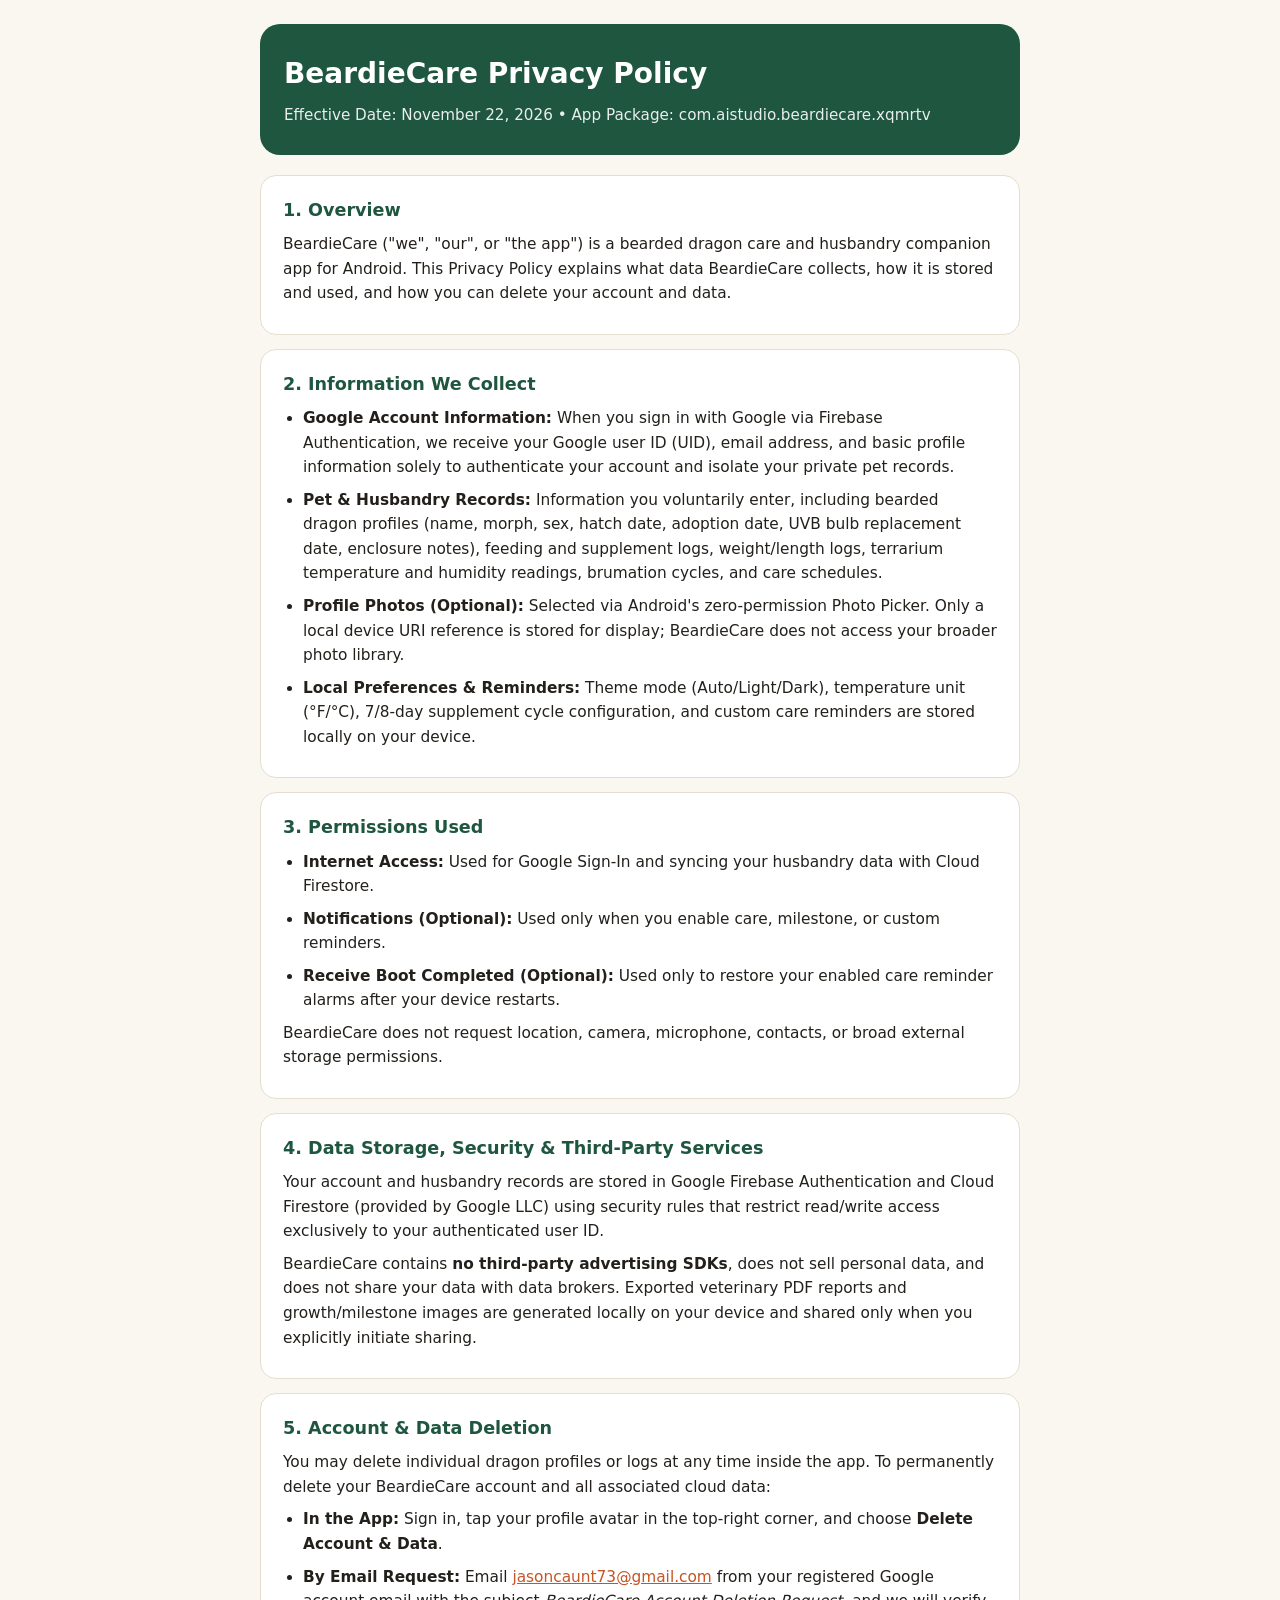
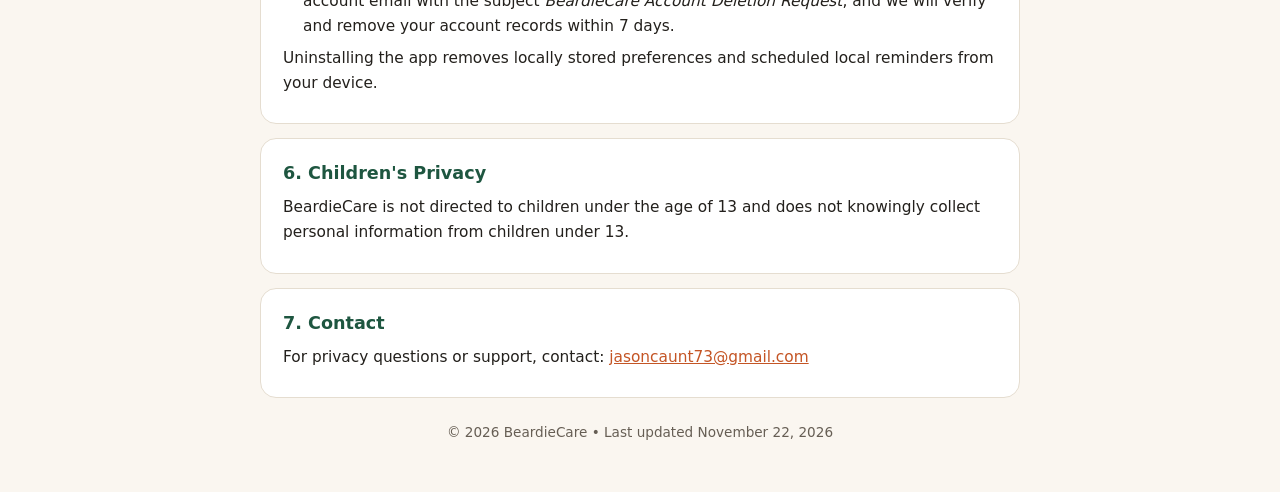
==== docs/index.html @ 3abf5f37 "Add privacy policy document for BeardieCare This document outlines the privacy policy for BeardieCar" ====
<!DOCTYPE html>
<html lang="en">
<head>
  <meta charset="UTF-8" />
  <meta name="viewport" content="width=device-width, initial-scale=1.0" />
  <title>BeardieCare — Privacy Policy</title>
  <style>
    :root {
      --bg: #FAF6F0;
      --surface: #FFFFFF;
      --primary: #1E5640;
      --accent: #C45525;
      --text: #23201C;
      --muted: #665E54;
      --border: #E5DDD0;
    }
    @media (prefers-color-scheme: dark) {
      :root {
        --bg: #141A17;
        --surface: #1D2521;
        --primary: #7CD4A8;
        --accent: #F0956B;
        --text: #F2ECE3;
        --muted: #B8B0A4;
        --border: #2D3832;
      }
    }
    * { box-sizing: border-box; }
    body {
      margin: 0;
      font-family: system-ui, -apple-system, BlinkMacSystemFont, "Segoe UI", Roboto, sans-serif;
      background: var(--bg);
      color: var(--text);
      line-height: 1.6;
      padding: 24px 16px 48px;
    }
    main {
      max-width: 760px;
      margin: 0 auto;
    }
    header {
      background: var(--primary);
      color: #FFFFFF;
      padding: 28px 24px;
      border-radius: 20px;
      margin-bottom: 20px;
    }
    @media (prefers-color-scheme: dark) {
      header {
        background: #1E3A2D;
      }
    }
    header h1 {
      margin: 0 0 6px;
      font-size: 1.75rem;
    }
    header p {
      margin: 0;
      opacity: 0.9;
      font-size: 0.95rem;
    }
    section {
      background: var(--surface);
      border: 1px solid var(--border);
      border-radius: 16px;
      padding: 20px 22px;
      margin-bottom: 14px;
    }
    h2 {
      margin: 0 0 8px;
      font-size: 1.1rem;
      color: var(--primary);
    }
    p, li {
      margin: 0 0 8px;
      font-size: 0.96rem;
    }
    ul {
      margin: 6px 0 0;
      padding-left: 20px;
    }
    a {
      color: var(--accent);
    }
    footer {
      text-align: center;
      color: var(--muted);
      font-size: 0.85rem;
      margin-top: 24px;
    }
  </style>
</head>
<body>
  <main>
    <header>
      <h1>BeardieCare Privacy Policy</h1>
      <p>Effective Date: November 22, 2026 &bull; App Package: com.aistudio.beardiecare.xqmrtv</p>
    </header>

    <section>
      <h2>1. Overview</h2>
      <p>BeardieCare ("we", "our", or "the app") is a bearded dragon care and husbandry companion app for Android. This Privacy Policy explains what data BeardieCare collects, how it is stored and used, and how you can delete your account and data.</p>
    </section>

    <section>
      <h2>2. Information We Collect</h2>
      <ul>
        <li><strong>Google Account Information:</strong> When you sign in with Google via Firebase Authentication, we receive your Google user ID (UID), email address, and basic profile information solely to authenticate your account and isolate your private pet records.</li>
        <li><strong>Pet &amp; Husbandry Records:</strong> Information you voluntarily enter, including bearded dragon profiles (name, morph, sex, hatch date, adoption date, UVB bulb replacement date, enclosure notes), feeding and supplement logs, weight/length logs, terrarium temperature and humidity readings, brumation cycles, and care schedules.</li>
        <li><strong>Profile Photos (Optional):</strong> Selected via Android's zero-permission Photo Picker. Only a local device URI reference is stored for display; BeardieCare does not access your broader photo library.</li>
        <li><strong>Local Preferences &amp; Reminders:</strong> Theme mode (Auto/Light/Dark), temperature unit (&deg;F/&deg;C), 7/8-day supplement cycle configuration, and custom care reminders are stored locally on your device.</li>
      </ul>
    </section>

    <section>
      <h2>3. Permissions Used</h2>
      <ul>
        <li><strong>Internet Access:</strong> Used for Google Sign-In and syncing your husbandry data with Cloud Firestore.</li>
        <li><strong>Notifications (Optional):</strong> Used only when you enable care, milestone, or custom reminders.</li>
        <li><strong>Receive Boot Completed (Optional):</strong> Used only to restore your enabled care reminder alarms after your device restarts.</li>
      </ul>
      <p>BeardieCare does not request location, camera, microphone, contacts, or broad external storage permissions.</p>
    </section>

    <section>
      <h2>4. Data Storage, Security &amp; Third-Party Services</h2>
      <p>Your account and husbandry records are stored in Google Firebase Authentication and Cloud Firestore (provided by Google LLC) using security rules that restrict read/write access exclusively to your authenticated user ID.</p>
      <p>BeardieCare contains <strong>no third-party advertising SDKs</strong>, does not sell personal data, and does not share your data with data brokers. Exported veterinary PDF reports and growth/milestone images are generated locally on your device and shared only when you explicitly initiate sharing.</p>
    </section>

    <section id="data-deletion">
      <h2>5. Account &amp; Data Deletion</h2>
      <p>You may delete individual dragon profiles or logs at any time inside the app. To permanently delete your BeardieCare account and all associated cloud data:</p>
      <ul>
        <li><strong>In the App:</strong> Sign in, tap your profile avatar in the top-right corner, and choose <strong>Delete Account &amp; Data</strong>.</li>
        <li><strong>By Email Request:</strong> Email <a href="mailto:jasoncaunt73@gmail.com">jasoncaunt73@gmail.com</a> from your registered Google account email with the subject <em>BeardieCare Account Deletion Request</em>, and we will verify and remove your account records within 7 days.</li>
      </ul>
      <p>Uninstalling the app removes locally stored preferences and scheduled local reminders from your device.</p>
    </section>

    <section>
      <h2>6. Children's Privacy</h2>
      <p>BeardieCare is not directed to children under the age of 13 and does not knowingly collect personal information from children under 13.</p>
    </section>

    <section>
      <h2>7. Contact</h2>
      <p>For privacy questions or support, contact: <a href="mailto:jasoncaunt73@gmail.com">jasoncaunt73@gmail.com</a></p>
    </section>

    <footer>
      &copy; 2026 BeardieCare &bull; Last updated November 22, 2026
    </footer>
  </main>
</body>
</html>
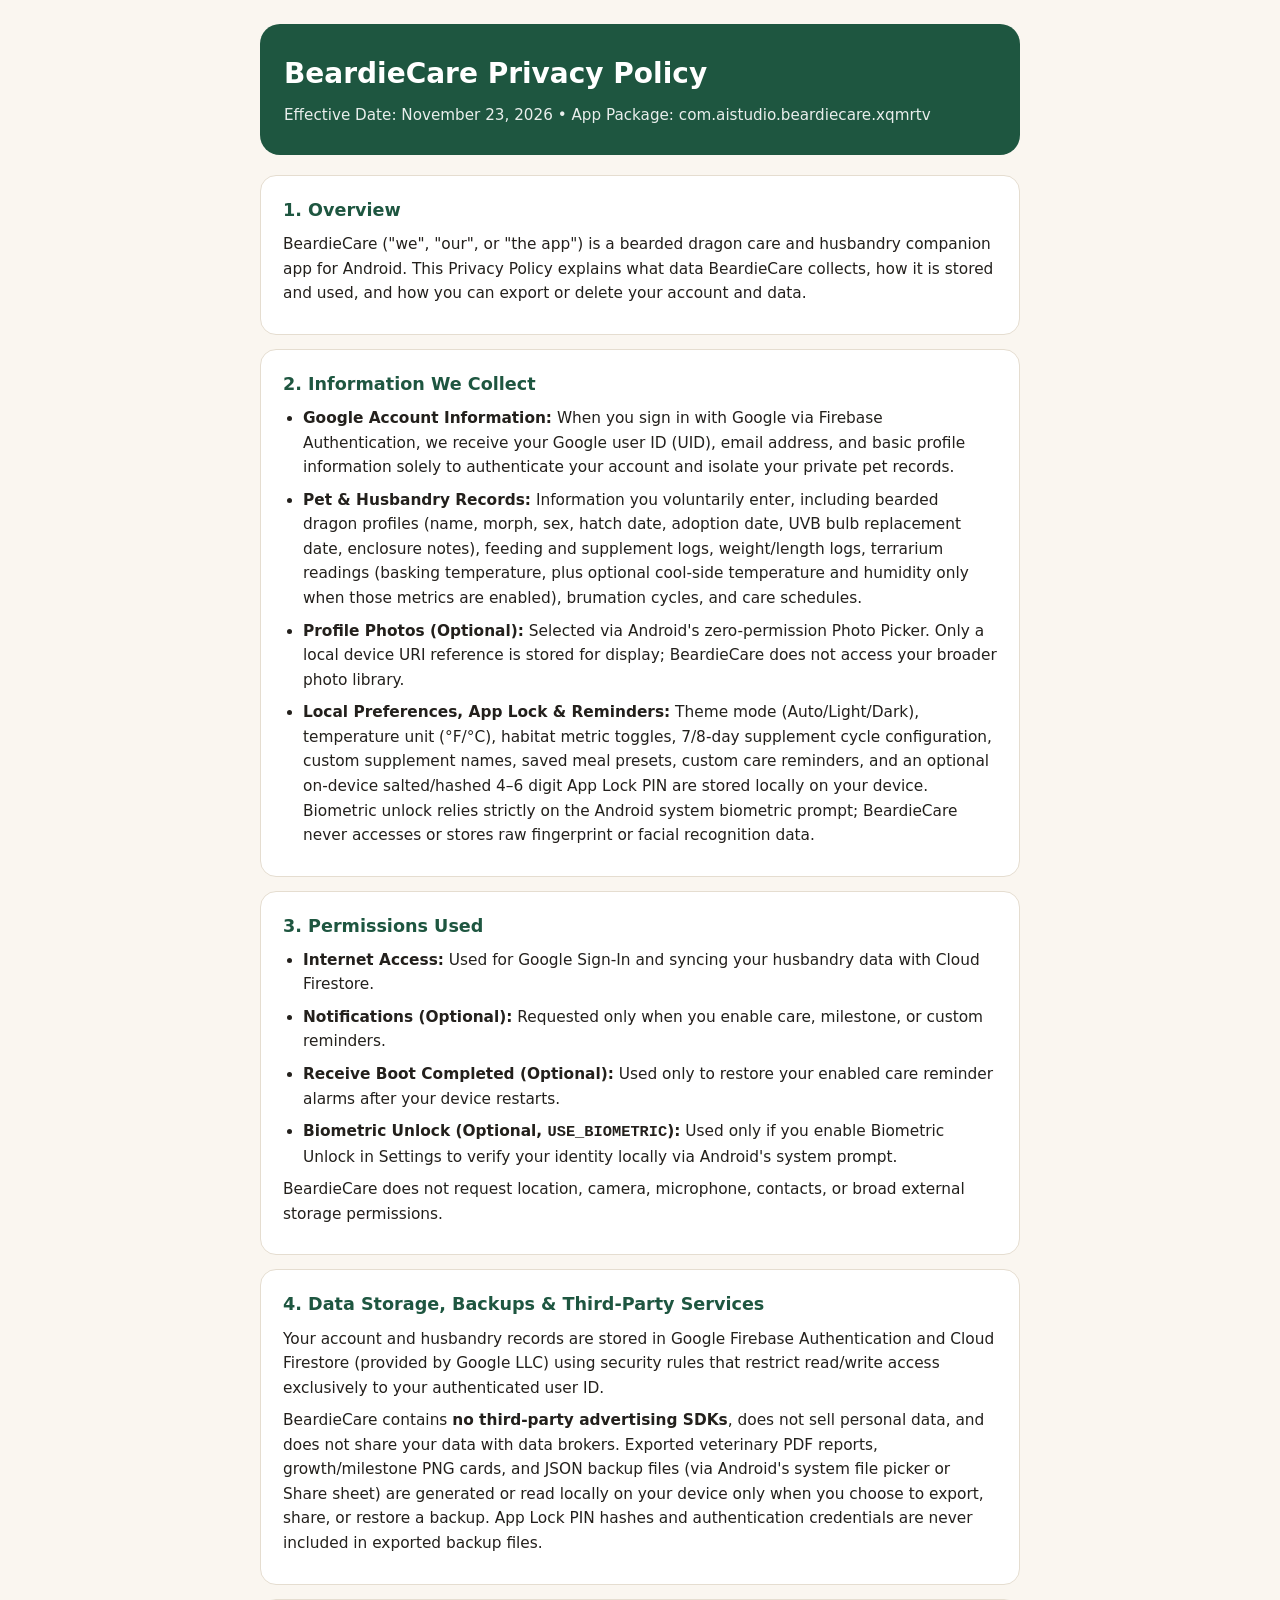
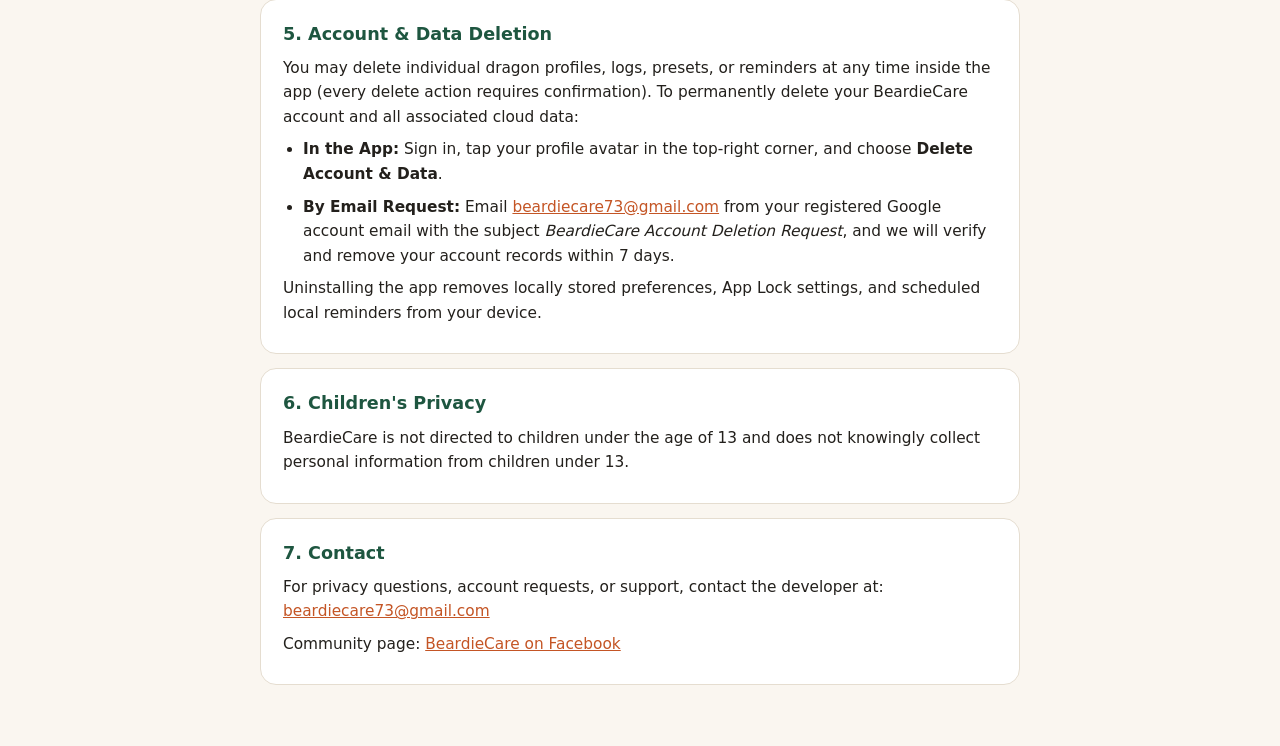
==== commit 63eeb931: "Update index.html" ====
--- a/docs/index.html
+++ b/docs/index.html
@@ -94,21 +94,21 @@
   <main>
     <header>
       <h1>BeardieCare Privacy Policy</h1>
-      <p>Effective Date: November 22, 2026 &bull; App Package: com.aistudio.beardiecare.xqmrtv</p>
+      <p>Effective Date: November 23, 2026 &bull; App Package: com.aistudio.beardiecare.xqmrtv</p>
     </header>
 
     <section>
       <h2>1. Overview</h2>
-      <p>BeardieCare ("we", "our", or "the app") is a bearded dragon care and husbandry companion app for Android. This Privacy Policy explains what data BeardieCare collects, how it is stored and used, and how you can delete your account and data.</p>
+      <p>BeardieCare ("we", "our", or "the app") is a bearded dragon care and husbandry companion app for Android. This Privacy Policy explains what data BeardieCare collects, how it is stored and used, and how you can export or delete your account and data.</p>
     </section>
 
     <section>
       <h2>2. Information We Collect</h2>
       <ul>
         <li><strong>Google Account Information:</strong> When you sign in with Google via Firebase Authentication, we receive your Google user ID (UID), email address, and basic profile information solely to authenticate your account and isolate your private pet records.</li>
-        <li><strong>Pet &amp; Husbandry Records:</strong> Information you voluntarily enter, including bearded dragon profiles (name, morph, sex, hatch date, adoption date, UVB bulb replacement date, enclosure notes), feeding and supplement logs, weight/length logs, terrarium temperature and humidity readings, brumation cycles, and care schedules.</li>
+        <li><strong>Pet &amp; Husbandry Records:</strong> Information you voluntarily enter, including bearded dragon profiles (name, morph, sex, hatch date, adoption date, UVB bulb replacement date, enclosure notes), feeding and supplement logs, weight/length logs, terrarium readings (basking temperature, plus optional cool-side temperature and humidity only when those metrics are enabled), brumation cycles, and care schedules.</li>
         <li><strong>Profile Photos (Optional):</strong> Selected via Android's zero-permission Photo Picker. Only a local device URI reference is stored for display; BeardieCare does not access your broader photo library.</li>
-        <li><strong>Local Preferences &amp; Reminders:</strong> Theme mode (Auto/Light/Dark), temperature unit (&deg;F/&deg;C), 7/8-day supplement cycle configuration, and custom care reminders are stored locally on your device.</li>
+        <li><strong>Local Preferences, App Lock &amp; Reminders:</strong> Theme mode (Auto/Light/Dark), temperature unit (&deg;F/&deg;C), habitat metric toggles, 7/8-day supplement cycle configuration, custom supplement names, saved meal presets, custom care reminders, and an optional on-device salted/hashed 4&ndash;6 digit App Lock PIN are stored locally on your device. Biometric unlock relies strictly on the Android system biometric prompt; BeardieCare never accesses or stores raw fingerprint or facial recognition data.</li>
       </ul>
     </section>
 
@@ -116,26 +116,27 @@
       <h2>3. Permissions Used</h2>
       <ul>
         <li><strong>Internet Access:</strong> Used for Google Sign-In and syncing your husbandry data with Cloud Firestore.</li>
-        <li><strong>Notifications (Optional):</strong> Used only when you enable care, milestone, or custom reminders.</li>
+        <li><strong>Notifications (Optional):</strong> Requested only when you enable care, milestone, or custom reminders.</li>
         <li><strong>Receive Boot Completed (Optional):</strong> Used only to restore your enabled care reminder alarms after your device restarts.</li>
+        <li><strong>Biometric Unlock (Optional, <code>USE_BIOMETRIC</code>):</strong> Used only if you enable Biometric Unlock in Settings to verify your identity locally via Android's system prompt.</li>
       </ul>
       <p>BeardieCare does not request location, camera, microphone, contacts, or broad external storage permissions.</p>
     </section>
 
     <section>
-      <h2>4. Data Storage, Security &amp; Third-Party Services</h2>
+      <h2>4. Data Storage, Backups &amp; Third-Party Services</h2>
       <p>Your account and husbandry records are stored in Google Firebase Authentication and Cloud Firestore (provided by Google LLC) using security rules that restrict read/write access exclusively to your authenticated user ID.</p>
-      <p>BeardieCare contains <strong>no third-party advertising SDKs</strong>, does not sell personal data, and does not share your data with data brokers. Exported veterinary PDF reports and growth/milestone images are generated locally on your device and shared only when you explicitly initiate sharing.</p>
+      <p>BeardieCare contains <strong>no third-party advertising SDKs</strong>, does not sell personal data, and does not share your data with data brokers. Exported veterinary PDF reports, growth/milestone PNG cards, and JSON backup files (via Android's system file picker or Share sheet) are generated or read locally on your device only when you choose to export, share, or restore a backup. App Lock PIN hashes and authentication credentials are never included in exported backup files.</p>
     </section>
 
     <section id="data-deletion">
       <h2>5. Account &amp; Data Deletion</h2>
-      <p>You may delete individual dragon profiles or logs at any time inside the app. To permanently delete your BeardieCare account and all associated cloud data:</p>
+      <p>You may delete individual dragon profiles, logs, presets, or reminders at any time inside the app (every delete action requires confirmation). To permanently delete your BeardieCare account and all associated cloud data:</p>
       <ul>
         <li><strong>In the App:</strong> Sign in, tap your profile avatar in the top-right corner, and choose <strong>Delete Account &amp; Data</strong>.</li>
-        <li><strong>By Email Request:</strong> Email <a href="mailto:jasoncaunt73@gmail.com">jasoncaunt73@gmail.com</a> from your registered Google account email with the subject <em>BeardieCare Account Deletion Request</em>, and we will verify and remove your account records within 7 days.</li>
+        <li><strong>By Email Request:</strong> Email <a href="mailto:beardiecare73@gmail.com">beardiecare73@gmail.com</a> from your registered Google account email with the subject <em>BeardieCare Account Deletion Request</em>, and we will verify and remove your account records within 7 days.</li>
       </ul>
-      <p>Uninstalling the app removes locally stored preferences and scheduled local reminders from your device.</p>
+      <p>Uninstalling the app removes locally stored preferences, App Lock settings, and scheduled local reminders from your device.</p>
     </section>
 
     <section>
@@ -145,12 +146,5 @@
 
     <section>
       <h2>7. Contact</h2>
-      <p>For privacy questions or support, contact: <a href="mailto:jasoncaunt73@gmail.com">jasoncaunt73@gmail.com</a></p>
-    </section>
-
-    <footer>
-      &copy; 2026 BeardieCare &bull; Last updated November 22, 2026
-    </footer>
-  </main>
-</body>
-</html>
+      <p>For privacy questions, account requests, or support, contact the developer at: <a href="mailto:beardiecare73@gmail.com">beardiecare73@gmail.com</a></p>
+      <p>Community page: <a href="https://www.facebook.com/BeardieCare" target="_blank" rel="noopener noreferrer">BeardieCare on Facebook</a></p>
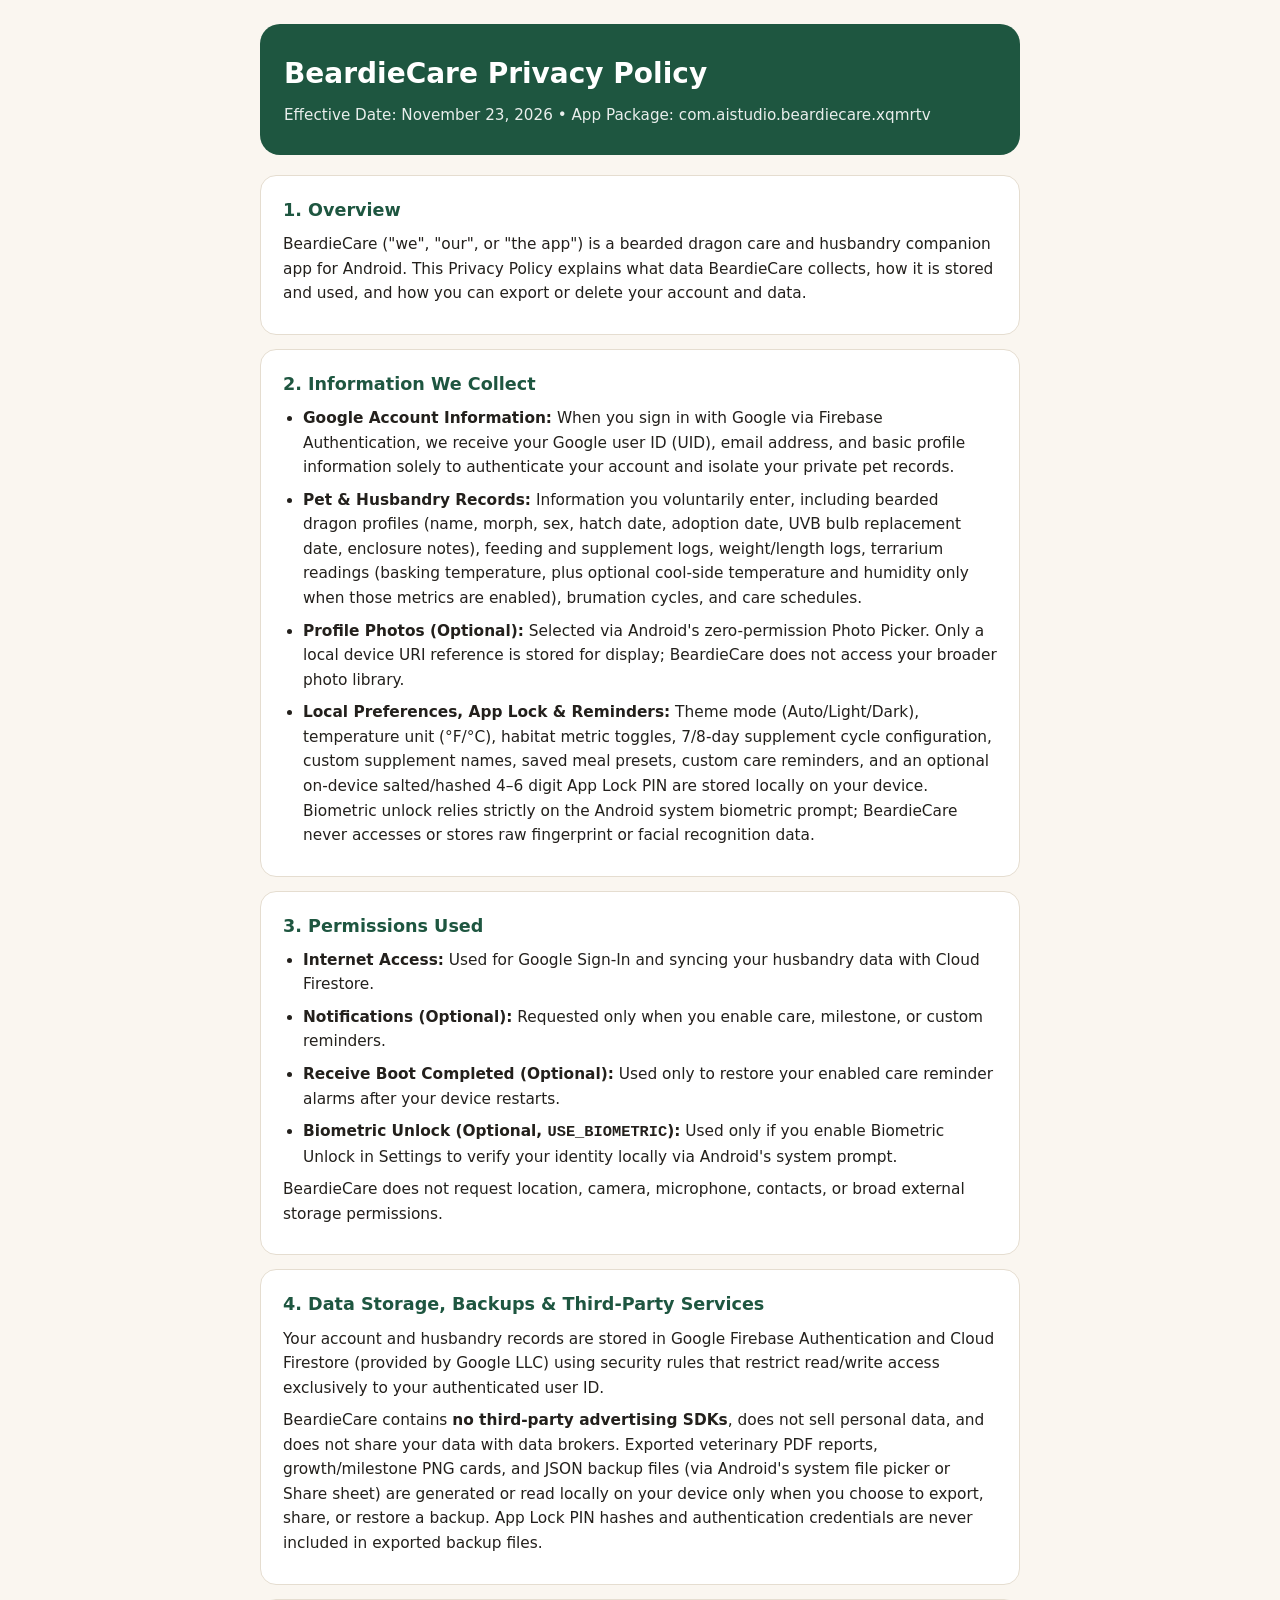
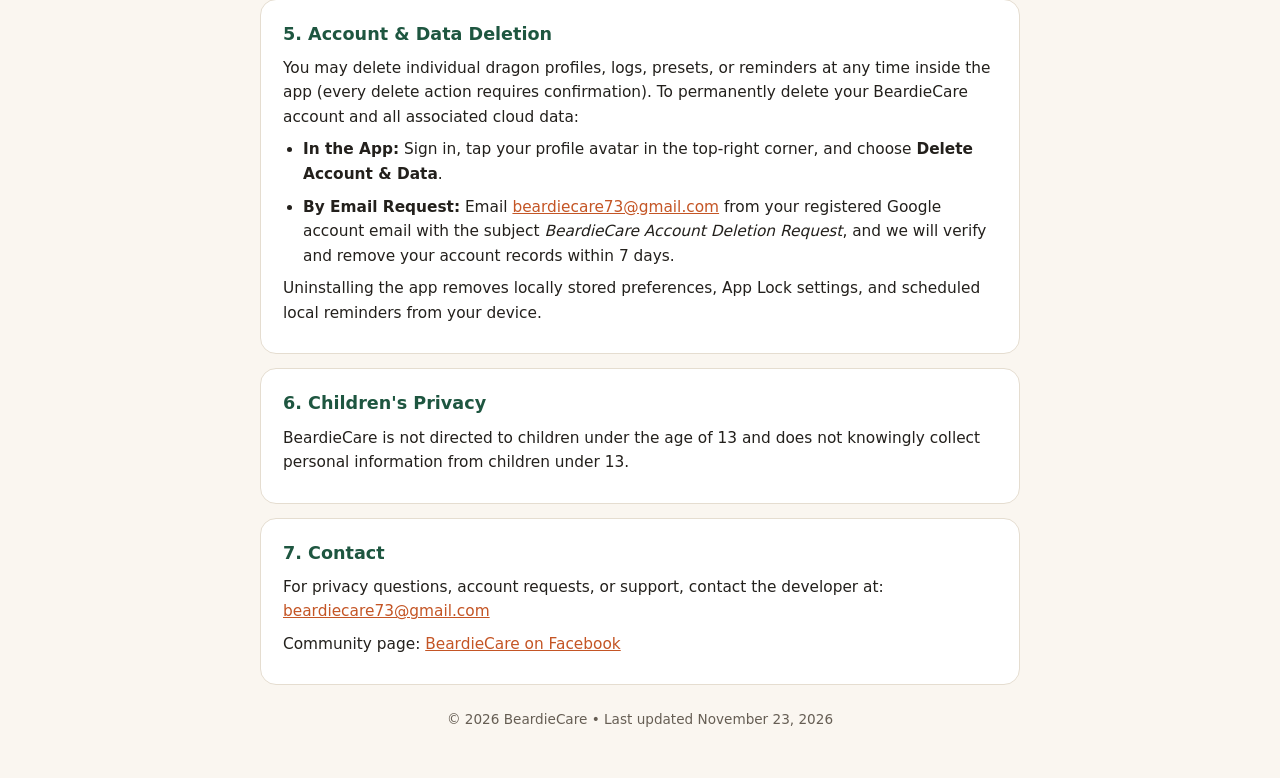
==== commit 10a2c469: "Update index.html" ====
--- a/docs/index.html
+++ b/docs/index.html
@@ -147,4 +147,12 @@
     <section>
       <h2>7. Contact</h2>
       <p>For privacy questions, account requests, or support, contact the developer at: <a href="mailto:beardiecare73@gmail.com">beardiecare73@gmail.com</a></p>
-      <p>Community page: <a href="https://www.facebook.com/BeardieCare" target="_blank" rel="noopener noreferrer">BeardieCare on Facebook</a></p>+      <p>Community page: <a href="https://www.facebook.com/beardiecare73" target="_blank" rel="noopener noreferrer">BeardieCare on Facebook</a></p>
+    </section>
+
+    <footer>
+      &copy; 2026 BeardieCare &bull; Last updated November 23, 2026
+    </footer>
+  </main>
+</body>
+</html>
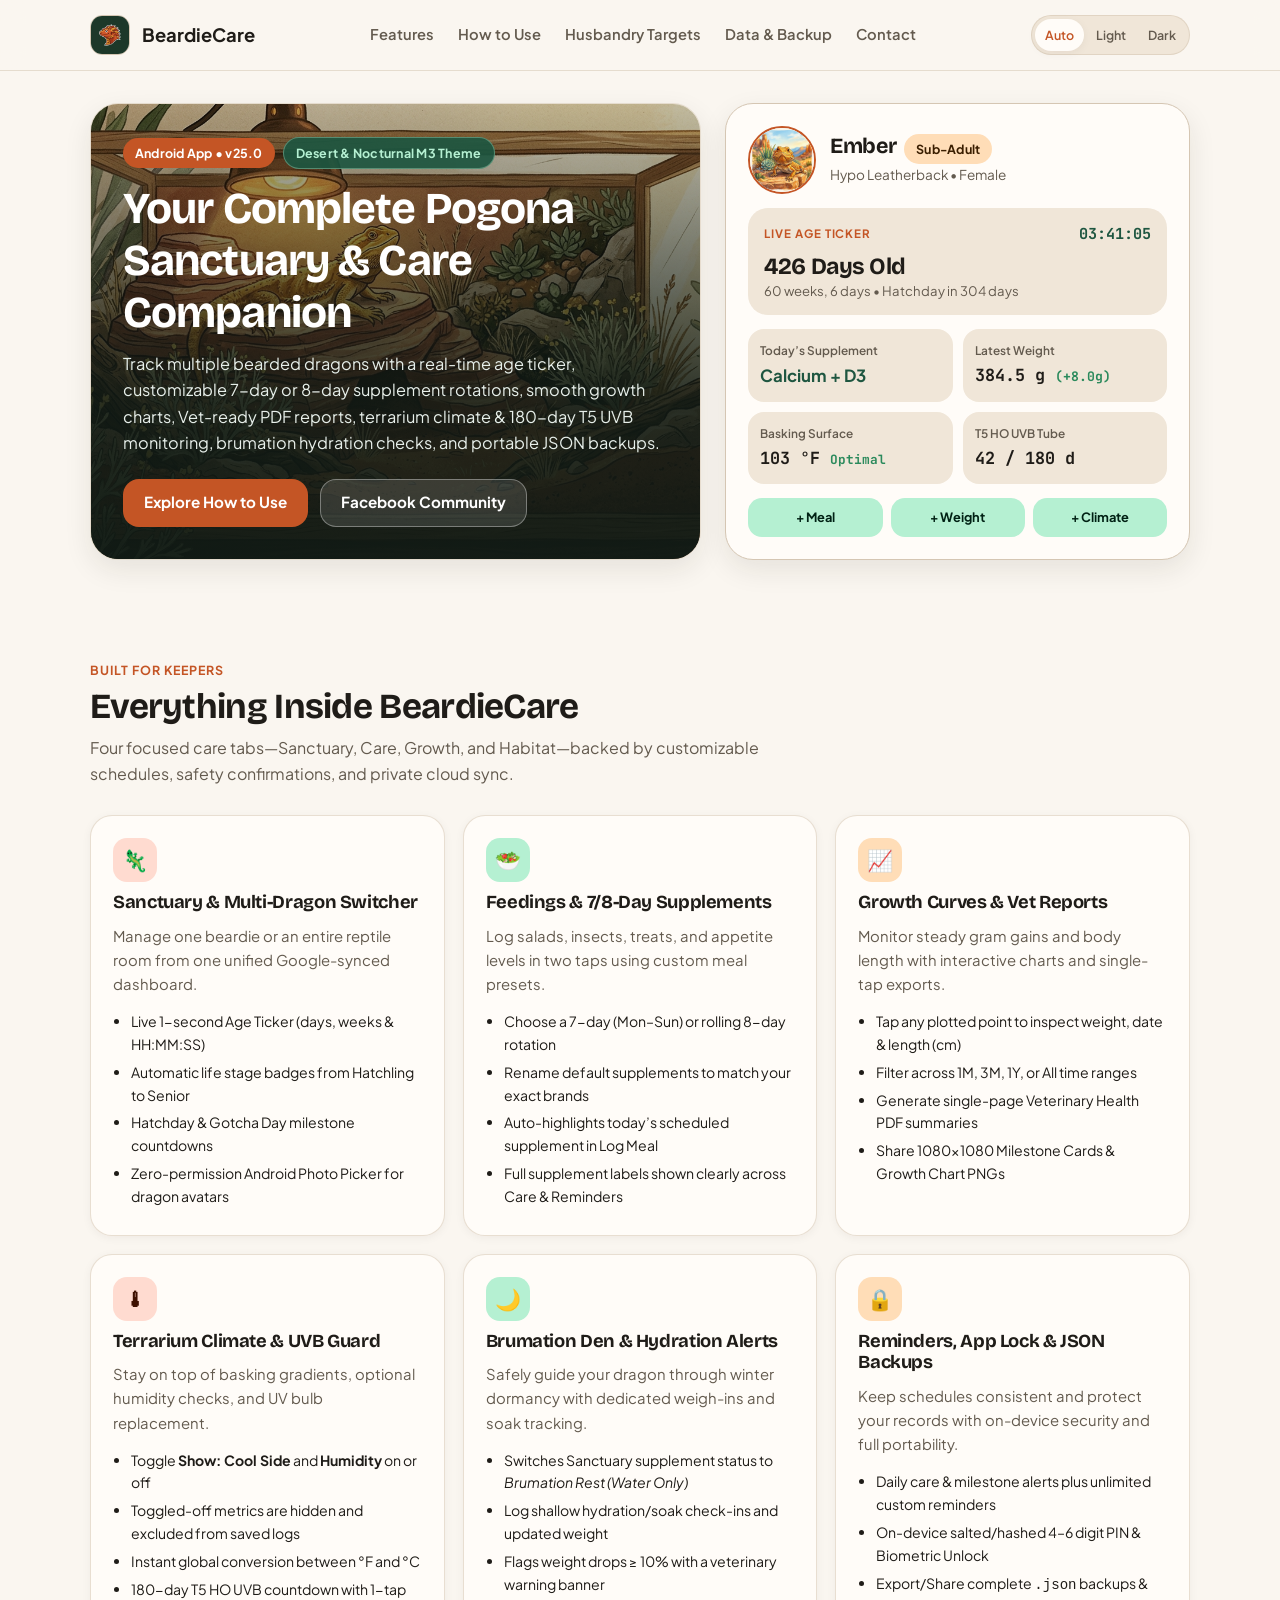
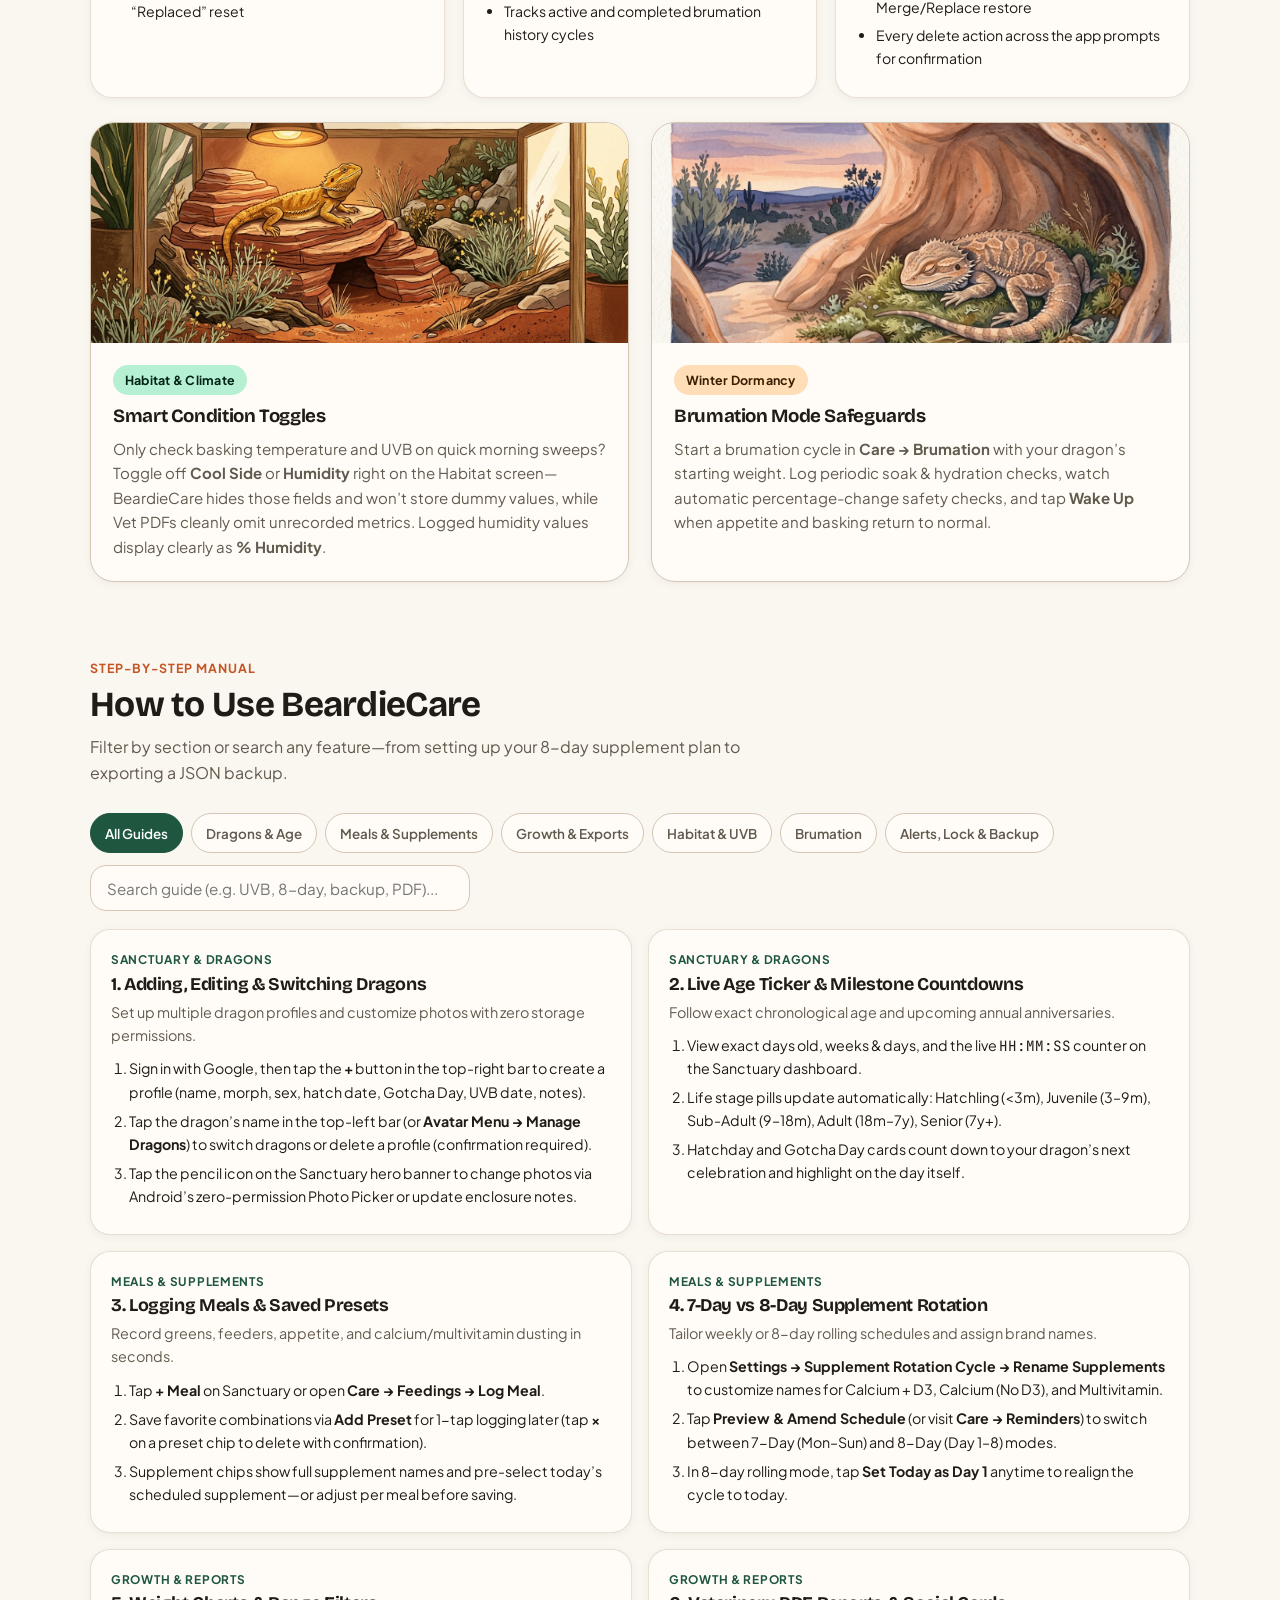
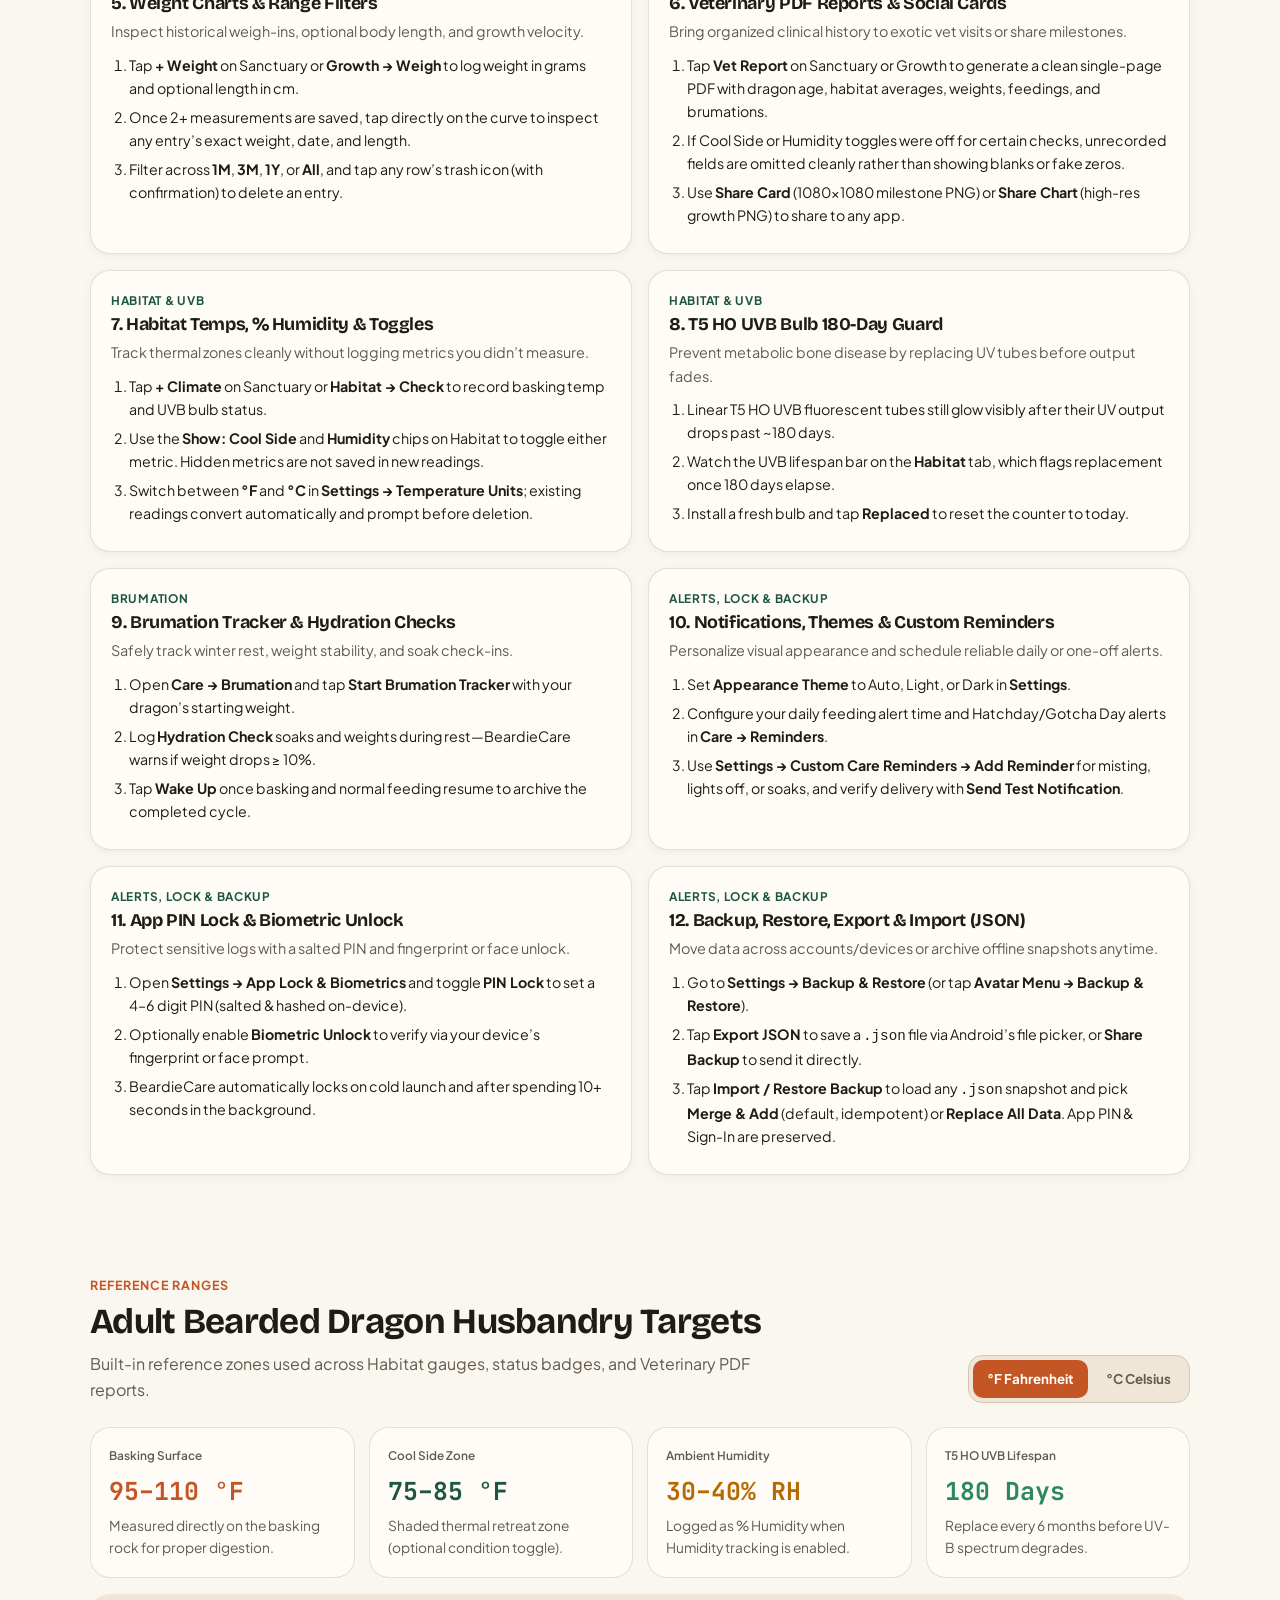
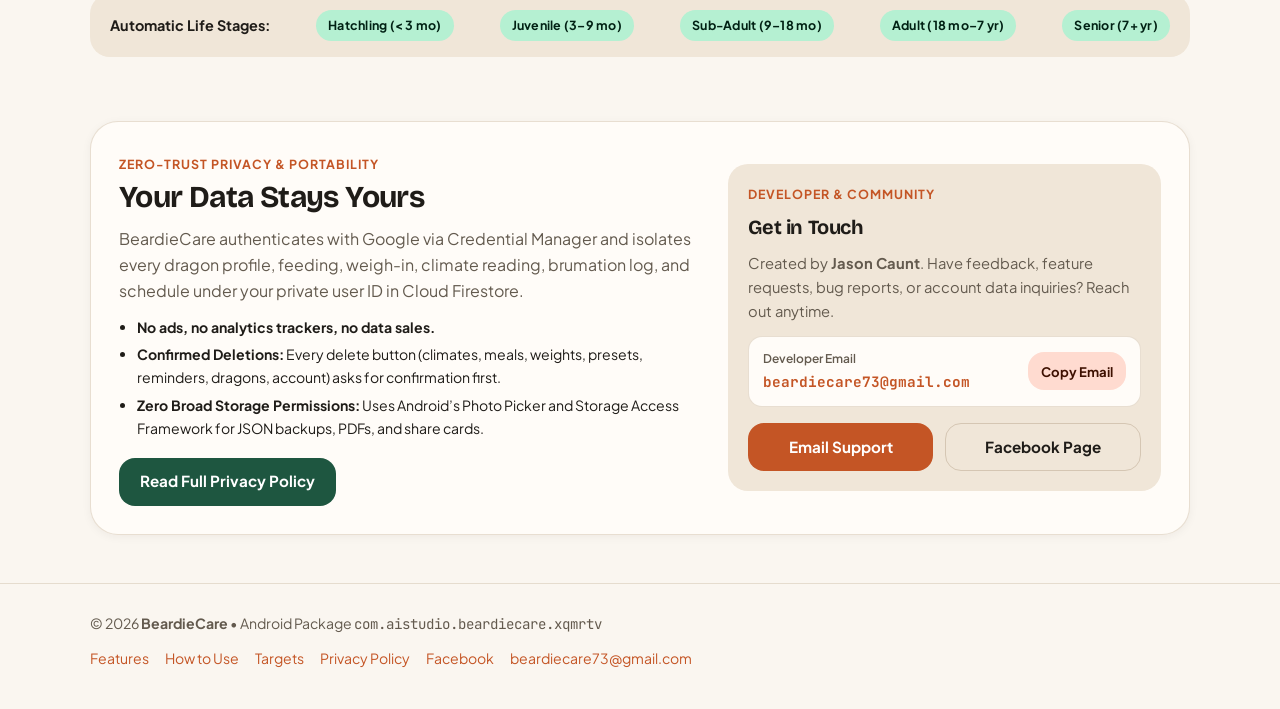
==== commit 0549161d: "Sync web folder from BeardieCare" ====
--- a/docs/index.html
+++ b/docs/index.html
@@ -1,158 +1,506 @@
 <!DOCTYPE html>
-<html lang="en">
+<html lang="en" data-theme="auto">
 <head>
   <meta charset="UTF-8" />
   <meta name="viewport" content="width=device-width, initial-scale=1.0" />
-  <title>BeardieCare — Privacy Policy</title>
-  <style>
-    :root {
-      --bg: #FAF6F0;
-      --surface: #FFFFFF;
-      --primary: #1E5640;
-      --accent: #C45525;
-      --text: #23201C;
-      --muted: #665E54;
-      --border: #E5DDD0;
-    }
-    @media (prefers-color-scheme: dark) {
-      :root {
-        --bg: #141A17;
-        --surface: #1D2521;
-        --primary: #7CD4A8;
-        --accent: #F0956B;
-        --text: #F2ECE3;
-        --muted: #B8B0A4;
-        --border: #2D3832;
-      }
-    }
-    * { box-sizing: border-box; }
-    body {
-      margin: 0;
-      font-family: system-ui, -apple-system, BlinkMacSystemFont, "Segoe UI", Roboto, sans-serif;
-      background: var(--bg);
-      color: var(--text);
-      line-height: 1.6;
-      padding: 24px 16px 48px;
-    }
-    main {
-      max-width: 760px;
-      margin: 0 auto;
-    }
-    header {
-      background: var(--primary);
-      color: #FFFFFF;
-      padding: 28px 24px;
-      border-radius: 20px;
-      margin-bottom: 20px;
-    }
-    @media (prefers-color-scheme: dark) {
-      header {
-        background: #1E3A2D;
-      }
-    }
-    header h1 {
-      margin: 0 0 6px;
-      font-size: 1.75rem;
-    }
-    header p {
-      margin: 0;
-      opacity: 0.9;
-      font-size: 0.95rem;
-    }
-    section {
-      background: var(--surface);
-      border: 1px solid var(--border);
-      border-radius: 16px;
-      padding: 20px 22px;
-      margin-bottom: 14px;
-    }
-    h2 {
-      margin: 0 0 8px;
-      font-size: 1.1rem;
-      color: var(--primary);
-    }
-    p, li {
-      margin: 0 0 8px;
-      font-size: 0.96rem;
-    }
-    ul {
-      margin: 6px 0 0;
-      padding-left: 20px;
-    }
-    a {
-      color: var(--accent);
-    }
-    footer {
-      text-align: center;
-      color: var(--muted);
-      font-size: 0.85rem;
-      margin-top: 24px;
-    }
-  </style>
+  <title>BeardieCare — Complete Bearded Dragon Husbandry &amp; Care Companion</title>
+  <meta name="description" content="BeardieCare is an Android husbandry companion for bearded dragon keepers: live age ticker, 7/8-day supplement rotations, weight curves, Vet PDF reports, terrarium climate gauges, 180-day T5 UVB guard, brumation tracking, and JSON backup/restore." />
+  <link rel="icon" type="image/png" href="assets/beardiecare_logo_512.png" />
+  <link rel="preconnect" href="https://fonts.googleapis.com" />
+  <link rel="preconnect" href="https://fonts.gstatic.com" crossorigin />
+  <link href="https://fonts.googleapis.com/css2?family=Bricolage+Grotesque:wght@600;700&family=JetBrains+Mono:wght@500;700&family=Plus+Jakarta+Sans:wght@400;500;600;700&display=swap" rel="stylesheet" />
+  <link rel="stylesheet" href="styles.css" />
 </head>
 <body>
-  <main>
-    <header>
-      <h1>BeardieCare Privacy Policy</h1>
-      <p>Effective Date: November 23, 2026 &bull; App Package: com.aistudio.beardiecare.xqmrtv</p>
-    </header>
-
-    <section>
-      <h2>1. Overview</h2>
-      <p>BeardieCare ("we", "our", or "the app") is a bearded dragon care and husbandry companion app for Android. This Privacy Policy explains what data BeardieCare collects, how it is stored and used, and how you can export or delete your account and data.</p>
+  <header class="site-header">
+    <div class="container header-inner">
+      <a href="#top" class="brand">
+        <img src="assets/beardiecare_logo_512.png" alt="BeardieCare Logo" class="brand-logo" />
+        <span>BeardieCare</span>
+      </a>
+
+      <nav id="primary-nav" class="nav-links" aria-label="Primary Navigation">
+        <a href="#features">Features</a>
+        <a href="#how-to-use">How to Use</a>
+        <a href="#targets">Husbandry Targets</a>
+        <a href="#privacy-backup">Data &amp; Backup</a>
+        <a href="#contact">Contact</a>
+      </nav>
+
+      <div class="header-actions">
+        <div class="theme-pill-group" role="group" aria-label="Theme Mode">
+          <button type="button" class="theme-pill active" data-set-theme="auto" aria-pressed="true">Auto</button>
+          <button type="button" class="theme-pill" data-set-theme="light" aria-pressed="false">Light</button>
+          <button type="button" class="theme-pill" data-set-theme="dark" aria-pressed="false">Dark</button>
+        </div>
+        <button type="button" id="mobile-menu-btn" class="mobile-menu-btn" aria-expanded="false" aria-controls="primary-nav">
+          Menu
+        </button>
+      </div>
+    </div>
+  </header>
+
+  <main id="top">
+    <!-- Hero Section -->
+    <section class="hero-section">
+      <div class="container hero-grid">
+        <div class="hero-banner-card">
+          <img src="assets/img_hero_terrarium.jpg" alt="Desert bearded dragon basking inside a terrarium" class="hero-banner-img" />
+          <div class="hero-banner-scrim" aria-hidden="true"></div>
+          <div class="hero-banner-content">
+            <div class="hero-badge-row">
+              <span class="pill-badge pill-terracotta">Android App &bull; v25.0</span>
+              <span class="pill-badge pill-emerald">Desert &amp; Nocturnal M3 Theme</span>
+            </div>
+            <h1>Your Complete Pogona Sanctuary &amp; Care Companion</h1>
+            <p>
+              Track multiple bearded dragons with a real-time age ticker, customizable 7-day or 8-day supplement rotations,
+              smooth growth charts, Vet-ready PDF reports, terrarium climate &amp; 180-day T5 UVB monitoring, brumation hydration checks, and portable JSON backups.
+            </p>
+            <div class="cta-row">
+              <a href="#how-to-use" class="btn btn-primary">Explore How to Use</a>
+              <a href="https://www.facebook.com/beardiecare73" target="_blank" rel="noopener noreferrer" class="btn btn-outline-light">Facebook Community</a>
+            </div>
+          </div>
+        </div>
+
+        <!-- Live Sanctuary Dashboard Card (Mirrors HomeScreen) -->
+        <aside class="sanctuary-preview-card" aria-label="Sanctuary Dashboard Preview">
+          <div class="preview-dragon-header">
+            <img src="assets/img_dragon_avatar.jpg" alt="Bearded dragon profile avatar" class="preview-avatar" />
+            <div class="preview-dragon-meta">
+              <div style="display:flex;align-items:center;gap:8px;flex-wrap:wrap;">
+                <h2>Ember</h2>
+                <span class="pill-badge pill-amber">Sub-Adult</span>
+              </div>
+              <div class="preview-subtext">Hypo Leatherback &bull; Female</div>
+            </div>
+          </div>
+
+          <div class="ticker-box">
+            <div class="ticker-top">
+              <span class="ticker-label">LIVE AGE TICKER</span>
+              <span id="live-ticker-clock" class="ticker-clock font-mono">00:00:00</span>
+            </div>
+            <div class="ticker-age-main font-display">426 Days Old</div>
+            <div class="ticker-age-sub">60 weeks, 6 days &bull; Hatchday in 304 days</div>
+          </div>
+
+          <div class="preview-metrics-grid">
+            <div class="mini-stat">
+              <div class="mini-stat-label">Today&rsquo;s Supplement</div>
+              <div class="mini-stat-value" style="color:var(--secondary);">Calcium + D3</div>
+            </div>
+            <div class="mini-stat">
+              <div class="mini-stat-label">Latest Weight</div>
+              <div class="mini-stat-value font-mono">384.5 g <span style="color:var(--optimal);font-size:0.82rem;">(+8.0g)</span></div>
+            </div>
+            <div class="mini-stat">
+              <div class="mini-stat-label">Basking Surface</div>
+              <div class="mini-stat-value font-mono">103 &deg;F <span style="color:var(--optimal);font-size:0.8rem;">Optimal</span></div>
+            </div>
+            <div class="mini-stat">
+              <div class="mini-stat-label">T5 HO UVB Tube</div>
+              <div class="mini-stat-value font-mono">42 / 180 d</div>
+            </div>
+          </div>
+
+          <div class="quick-pills-row" aria-hidden="true">
+            <div class="quick-pill">+ Meal</div>
+            <div class="quick-pill">+ Weight</div>
+            <div class="quick-pill">+ Climate</div>
+          </div>
+        </aside>
+      </div>
     </section>
 
-    <section>
-      <h2>2. Information We Collect</h2>
-      <ul>
-        <li><strong>Google Account Information:</strong> When you sign in with Google via Firebase Authentication, we receive your Google user ID (UID), email address, and basic profile information solely to authenticate your account and isolate your private pet records.</li>
-        <li><strong>Pet &amp; Husbandry Records:</strong> Information you voluntarily enter, including bearded dragon profiles (name, morph, sex, hatch date, adoption date, UVB bulb replacement date, enclosure notes), feeding and supplement logs, weight/length logs, terrarium readings (basking temperature, plus optional cool-side temperature and humidity only when those metrics are enabled), brumation cycles, and care schedules.</li>
-        <li><strong>Profile Photos (Optional):</strong> Selected via Android's zero-permission Photo Picker. Only a local device URI reference is stored for display; BeardieCare does not access your broader photo library.</li>
-        <li><strong>Local Preferences, App Lock &amp; Reminders:</strong> Theme mode (Auto/Light/Dark), temperature unit (&deg;F/&deg;C), habitat metric toggles, 7/8-day supplement cycle configuration, custom supplement names, saved meal presets, custom care reminders, and an optional on-device salted/hashed 4&ndash;6 digit App Lock PIN are stored locally on your device. Biometric unlock relies strictly on the Android system biometric prompt; BeardieCare never accesses or stores raw fingerprint or facial recognition data.</li>
-      </ul>
+    <!-- Core Features Overview -->
+    <section id="features" class="section-block">
+      <div class="container">
+        <div class="section-header">
+          <span class="section-eyebrow">Built for Keepers</span>
+          <h2>Everything Inside BeardieCare</h2>
+          <p>Four focused care tabs—Sanctuary, Care, Growth, and Habitat—backed by customizable schedules, safety confirmations, and private cloud sync.</p>
+        </div>
+
+        <div class="features-grid">
+          <article class="feature-card">
+            <div class="feature-icon-chip">&#129422;</div>
+            <h3>Sanctuary &amp; Multi-Dragon Switcher</h3>
+            <p>Manage one beardie or an entire reptile room from one unified Google-synced dashboard.</p>
+            <ul class="feature-bullets">
+              <li>Live 1-second Age Ticker (days, weeks &amp; HH:MM:SS)</li>
+              <li>Automatic life stage badges from Hatchling to Senior</li>
+              <li>Hatchday &amp; Gotcha Day milestone countdowns</li>
+              <li>Zero-permission Android Photo Picker for dragon avatars</li>
+            </ul>
+          </article>
+
+          <article class="feature-card">
+            <div class="feature-icon-chip emerald">&#129367;</div>
+            <h3>Feedings &amp; 7/8-Day Supplements</h3>
+            <p>Log salads, insects, treats, and appetite levels in two taps using custom meal presets.</p>
+            <ul class="feature-bullets">
+              <li>Choose a 7-day (Mon&ndash;Sun) or rolling 8-day rotation</li>
+              <li>Rename default supplements to match your exact brands</li>
+              <li>Auto-highlights today&rsquo;s scheduled supplement in Log Meal</li>
+              <li>Full supplement labels shown clearly across Care &amp; Reminders</li>
+            </ul>
+          </article>
+
+          <article class="feature-card">
+            <div class="feature-icon-chip amber">&#128200;</div>
+            <h3>Growth Curves &amp; Vet Reports</h3>
+            <p>Monitor steady gram gains and body length with interactive charts and single-tap exports.</p>
+            <ul class="feature-bullets">
+              <li>Tap any plotted point to inspect weight, date &amp; length (cm)</li>
+              <li>Filter across 1M, 3M, 1Y, or All time ranges</li>
+              <li>Generate single-page Veterinary Health PDF summaries</li>
+              <li>Share 1080&times;1080 Milestone Cards &amp; Growth Chart PNGs</li>
+            </ul>
+          </article>
+
+          <article class="feature-card">
+            <div class="feature-icon-chip">&#127777;</div>
+            <h3>Terrarium Climate &amp; UVB Guard</h3>
+            <p>Stay on top of basking gradients, optional humidity checks, and UV bulb replacement.</p>
+            <ul class="feature-bullets">
+              <li>Toggle <strong>Show: Cool Side</strong> and <strong>Humidity</strong> on or off</li>
+              <li>Toggled-off metrics are hidden and excluded from saved logs</li>
+              <li>Instant global conversion between &deg;F and &deg;C</li>
+              <li>180-day T5 HO UVB countdown with 1-tap &ldquo;Replaced&rdquo; reset</li>
+            </ul>
+          </article>
+
+          <article class="feature-card">
+            <div class="feature-icon-chip emerald">&#127769;</div>
+            <h3>Brumation Den &amp; Hydration Alerts</h3>
+            <p>Safely guide your dragon through winter dormancy with dedicated weigh-ins and soak tracking.</p>
+            <ul class="feature-bullets">
+              <li>Switches Sanctuary supplement status to <em>Brumation Rest (Water Only)</em></li>
+              <li>Log shallow hydration/soak check-ins and updated weight</li>
+              <li>Flags weight drops &ge; 10% with a veterinary warning banner</li>
+              <li>Tracks active and completed brumation history cycles</li>
+            </ul>
+          </article>
+
+          <article class="feature-card">
+            <div class="feature-icon-chip amber">&#128274;</div>
+            <h3>Reminders, App Lock &amp; JSON Backups</h3>
+            <p>Keep schedules consistent and protect your records with on-device security and full portability.</p>
+            <ul class="feature-bullets">
+              <li>Daily care &amp; milestone alerts plus unlimited custom reminders</li>
+              <li>On-device salted/hashed 4&ndash;6 digit PIN &amp; Biometric Unlock</li>
+              <li>Export/Share complete <code>.json</code> backups &amp; Merge/Replace restore</li>
+              <li>Every delete action across the app prompts for confirmation</li>
+            </ul>
+          </article>
+        </div>
+
+        <!-- Visual Spotlights matching App Drawables -->
+        <div class="spotlight-grid">
+          <div class="spotlight-card">
+            <div class="spotlight-media">
+              <img src="assets/img_hero_terrarium.jpg" alt="Basking rock and succulent terrarium artwork from BeardieCare" />
+            </div>
+            <div class="spotlight-body">
+              <span class="pill-badge pill-surface" style="align-self:flex-start;">Habitat &amp; Climate</span>
+              <h3>Smart Condition Toggles</h3>
+              <p style="margin:0;color:var(--muted);font-size:0.94rem;">
+                Only check basking temperature and UVB on quick morning sweeps? Toggle off <strong>Cool Side</strong> or <strong>Humidity</strong> right on the Habitat screen—BeardieCare hides those fields and won&rsquo;t store dummy values, while Vet PDFs cleanly omit unrecorded metrics. Logged humidity values display clearly as <strong>% Humidity</strong>.
+              </p>
+            </div>
+          </div>
+
+          <div class="spotlight-card">
+            <div class="spotlight-media">
+              <img src="assets/img_brumation_den.jpg" alt="Sleeping bearded dragon inside desert cave during brumation" />
+            </div>
+            <div class="spotlight-body">
+              <span class="pill-badge pill-amber" style="align-self:flex-start;">Winter Dormancy</span>
+              <h3>Brumation Mode Safeguards</h3>
+              <p style="margin:0;color:var(--muted);font-size:0.94rem;">
+                Start a brumation cycle in <strong>Care &rarr; Brumation</strong> with your dragon&rsquo;s starting weight. Log periodic soak &amp; hydration checks, watch automatic percentage-change safety checks, and tap <strong>Wake Up</strong> when appetite and basking return to normal.
+              </p>
+            </div>
+          </div>
+        </div>
+      </div>
     </section>
 
-    <section>
-      <h2>3. Permissions Used</h2>
-      <ul>
-        <li><strong>Internet Access:</strong> Used for Google Sign-In and syncing your husbandry data with Cloud Firestore.</li>
-        <li><strong>Notifications (Optional):</strong> Requested only when you enable care, milestone, or custom reminders.</li>
-        <li><strong>Receive Boot Completed (Optional):</strong> Used only to restore your enabled care reminder alarms after your device restarts.</li>
-        <li><strong>Biometric Unlock (Optional, <code>USE_BIOMETRIC</code>):</strong> Used only if you enable Biometric Unlock in Settings to verify your identity locally via Android's system prompt.</li>
-      </ul>
-      <p>BeardieCare does not request location, camera, microphone, contacts, or broad external storage permissions.</p>
+    <!-- Interactive Step-by-Step How to Use Guide -->
+    <section id="how-to-use" class="section-block" style="padding-top:24px;">
+      <div class="container">
+        <div class="section-header">
+          <span class="section-eyebrow">Step-by-Step Manual</span>
+          <h2>How to Use BeardieCare</h2>
+          <p>Filter by section or search any feature—from setting up your 8-day supplement plan to exporting a JSON backup.</p>
+        </div>
+
+        <div class="guide-controls">
+          <div class="chip-row" role="group" aria-label="Filter guide categories">
+            <button type="button" class="filter-chip active" data-guide-filter="all" aria-pressed="true">All Guides</button>
+            <button type="button" class="filter-chip" data-guide-filter="dragons" aria-pressed="false">Dragons &amp; Age</button>
+            <button type="button" class="filter-chip" data-guide-filter="feeding" aria-pressed="false">Meals &amp; Supplements</button>
+            <button type="button" class="filter-chip" data-guide-filter="growth" aria-pressed="false">Growth &amp; Exports</button>
+            <button type="button" class="filter-chip" data-guide-filter="habitat" aria-pressed="false">Habitat &amp; UVB</button>
+            <button type="button" class="filter-chip" data-guide-filter="brumation" aria-pressed="false">Brumation</button>
+            <button type="button" class="filter-chip" data-guide-filter="settings" aria-pressed="false">Alerts, Lock &amp; Backup</button>
+          </div>
+          <div class="guide-search-wrap">
+            <label for="guide-search" class="sr-only" style="position:absolute;width:1px;height:1px;overflow:hidden;clip:rect(0,0,0,0);">Search user guide</label>
+            <input id="guide-search" type="search" class="guide-search-input" placeholder="Search guide (e.g. UVB, 8-day, backup, PDF)..." />
+          </div>
+        </div>
+
+        <div class="guide-cards-grid" id="guide-cards-container">
+          <article class="guide-card" data-guide-card data-category="dragons" data-keywords="profile dragon add edit switch delete confirm photo morph hatchling avatar">
+            <div class="guide-card-cat">Sanctuary &amp; Dragons</div>
+            <h3>1. Adding, Editing &amp; Switching Dragons</h3>
+            <p class="guide-summary">Set up multiple dragon profiles and customize photos with zero storage permissions.</p>
+            <ol class="guide-steps">
+              <li>Sign in with Google, then tap the <strong>+</strong> button in the top-right bar to create a profile (name, morph, sex, hatch date, Gotcha Day, UVB date, notes).</li>
+              <li>Tap the dragon&rsquo;s name in the top-left bar (or <strong>Avatar Menu &rarr; Manage Dragons</strong>) to switch dragons or delete a profile (confirmation required).</li>
+              <li>Tap the pencil icon on the Sanctuary hero banner to change photos via Android&rsquo;s zero-permission Photo Picker or update enclosure notes.</li>
+            </ol>
+          </article>
+
+          <article class="guide-card" data-guide-card data-category="dragons" data-keywords="age ticker hatchday gotcha day birthday anniversary milestone life stage">
+            <div class="guide-card-cat">Sanctuary &amp; Dragons</div>
+            <h3>2. Live Age Ticker &amp; Milestone Countdowns</h3>
+            <p class="guide-summary">Follow exact chronological age and upcoming annual anniversaries.</p>
+            <ol class="guide-steps">
+              <li>View exact days old, weeks &amp; days, and the live <span class="font-mono">HH:MM:SS</span> counter on the Sanctuary dashboard.</li>
+              <li>Life stage pills update automatically: Hatchling (&lt;3m), Juvenile (3&ndash;9m), Sub-Adult (9&ndash;18m), Adult (18m&ndash;7y), Senior (7y+).</li>
+              <li>Hatchday and Gotcha Day cards count down to your dragon&rsquo;s next celebration and highlight on the day itself.</li>
+            </ol>
+          </article>
+
+          <article class="guide-card" data-guide-card data-category="feeding" data-keywords="meal feeding dubia crickets greens salad appetite preset log delete confirm">
+            <div class="guide-card-cat">Meals &amp; Supplements</div>
+            <h3>3. Logging Meals &amp; Saved Presets</h3>
+            <p class="guide-summary">Record greens, feeders, appetite, and calcium/multivitamin dusting in seconds.</p>
+            <ol class="guide-steps">
+              <li>Tap <strong>+ Meal</strong> on Sanctuary or open <strong>Care &rarr; Feedings &rarr; Log Meal</strong>.</li>
+              <li>Save favorite combinations via <strong>Add Preset</strong> for 1-tap logging later (tap <strong>&times;</strong> on a preset chip to delete with confirmation).</li>
+              <li>Supplement chips show full supplement names and pre-select today&rsquo;s scheduled supplement—or adjust per meal before saving.</li>
+            </ol>
+          </article>
+
+          <article class="guide-card" data-guide-card data-category="feeding" data-keywords="supplement rotation calcium d3 multivitamin 7 day 8 day cycle schedule rename">
+            <div class="guide-card-cat">Meals &amp; Supplements</div>
+            <h3>4. 7-Day vs 8-Day Supplement Rotation</h3>
+            <p class="guide-summary">Tailor weekly or 8-day rolling schedules and assign brand names.</p>
+            <ol class="guide-steps">
+              <li>Open <strong>Settings &rarr; Supplement Rotation Cycle &rarr; Rename Supplements</strong> to customize names for Calcium + D3, Calcium (No D3), and Multivitamin.</li>
+              <li>Tap <strong>Preview &amp; Amend Schedule</strong> (or visit <strong>Care &rarr; Reminders</strong>) to switch between 7-Day (Mon&ndash;Sun) and 8-Day (Day 1&ndash;8) modes.</li>
+              <li>In 8-day rolling mode, tap <strong>Set Today as Day 1</strong> anytime to realign the cycle to today.</li>
+            </ol>
+          </article>
+
+          <article class="guide-card" data-guide-card data-category="growth" data-keywords="weight grams length cm growth chart curve graph filter delete confirm">
+            <div class="guide-card-cat">Growth &amp; Reports</div>
+            <h3>5. Weight Charts &amp; Range Filters</h3>
+            <p class="guide-summary">Inspect historical weigh-ins, optional body length, and growth velocity.</p>
+            <ol class="guide-steps">
+              <li>Tap <strong>+ Weight</strong> on Sanctuary or <strong>Growth &rarr; Weigh</strong> to log weight in grams and optional length in cm.</li>
+              <li>Once 2+ measurements are saved, tap directly on the curve to inspect any entry&rsquo;s exact weight, date, and length.</li>
+              <li>Filter across <strong>1M</strong>, <strong>3M</strong>, <strong>1Y</strong>, or <strong>All</strong>, and tap any row&rsquo;s trash icon (with confirmation) to delete an entry.</li>
+            </ol>
+          </article>
+
+          <article class="guide-card" data-guide-card data-category="growth" data-keywords="pdf vet report export share card image png social">
+            <div class="guide-card-cat">Growth &amp; Reports</div>
+            <h3>6. Veterinary PDF Reports &amp; Social Cards</h3>
+            <p class="guide-summary">Bring organized clinical history to exotic vet visits or share milestones.</p>
+            <ol class="guide-steps">
+              <li>Tap <strong>Vet Report</strong> on Sanctuary or Growth to generate a clean single-page PDF with dragon age, habitat averages, weights, feedings, and brumations.</li>
+              <li>If Cool Side or Humidity toggles were off for certain checks, unrecorded fields are omitted cleanly rather than showing blanks or fake zeros.</li>
+              <li>Use <strong>Share Card</strong> (1080&times;1080 milestone PNG) or <strong>Share Chart</strong> (high-res growth PNG) to share to any app.</li>
+            </ol>
+          </article>
+
+          <article class="guide-card" data-guide-card data-category="habitat" data-keywords="temperature basking cool side humidity celsius fahrenheit c f gauge habitat toggle hide record">
+            <div class="guide-card-cat">Habitat &amp; UVB</div>
+            <h3>7. Habitat Temps, % Humidity &amp; Toggles</h3>
+            <p class="guide-summary">Track thermal zones cleanly without logging metrics you didn&rsquo;t measure.</p>
+            <ol class="guide-steps">
+              <li>Tap <strong>+ Climate</strong> on Sanctuary or <strong>Habitat &rarr; Check</strong> to record basking temp and UVB bulb status.</li>
+              <li>Use the <strong>Show: Cool Side</strong> and <strong>Humidity</strong> chips on Habitat to toggle either metric. Hidden metrics are not saved in new readings.</li>
+              <li>Switch between <strong>&deg;F</strong> and <strong>&deg;C</strong> in <strong>Settings &rarr; Temperature Units</strong>; existing readings convert automatically and prompt before deletion.</li>
+            </ol>
+          </article>
+
+          <article class="guide-card" data-guide-card data-category="habitat" data-keywords="uvb bulb light 180 days replaced mbd t5">
+            <div class="guide-card-cat">Habitat &amp; UVB</div>
+            <h3>8. T5 HO UVB Bulb 180-Day Guard</h3>
+            <p class="guide-summary">Prevent metabolic bone disease by replacing UV tubes before output fades.</p>
+            <ol class="guide-steps">
+              <li>Linear T5 HO UVB fluorescent tubes still glow visibly after their UV output drops past ~180 days.</li>
+              <li>Watch the UVB lifespan bar on the <strong>Habitat</strong> tab, which flags replacement once 180 days elapse.</li>
+              <li>Install a fresh bulb and tap <strong>Replaced</strong> to reset the counter to today.</li>
+            </ol>
+          </article>
+
+          <article class="guide-card" data-guide-card data-category="brumation" data-keywords="brumation sleep dormancy hydration soak weight drop wake up">
+            <div class="guide-card-cat">Brumation</div>
+            <h3>9. Brumation Tracker &amp; Hydration Checks</h3>
+            <p class="guide-summary">Safely track winter rest, weight stability, and soak check-ins.</p>
+            <ol class="guide-steps">
+              <li>Open <strong>Care &rarr; Brumation</strong> and tap <strong>Start Brumation Tracker</strong> with your dragon&rsquo;s starting weight.</li>
+              <li>Log <strong>Hydration Check</strong> soaks and weights during rest—BeardieCare warns if weight drops &ge; 10%.</li>
+              <li>Tap <strong>Wake Up</strong> once basking and normal feeding resume to archive the completed cycle.</li>
+            </ol>
+          </article>
+
+          <article class="guide-card" data-guide-card data-category="settings" data-keywords="notifications alerts reminders alarm custom time daily permission theme dark light auto">
+            <div class="guide-card-cat">Alerts, Lock &amp; Backup</div>
+            <h3>10. Notifications, Themes &amp; Custom Reminders</h3>
+            <p class="guide-summary">Personalize visual appearance and schedule reliable daily or one-off alerts.</p>
+            <ol class="guide-steps">
+              <li>Set <strong>Appearance Theme</strong> to Auto, Light, or Dark in <strong>Settings</strong>.</li>
+              <li>Configure your daily feeding alert time and Hatchday/Gotcha Day alerts in <strong>Care &rarr; Reminders</strong>.</li>
+              <li>Use <strong>Settings &rarr; Custom Care Reminders &rarr; Add Reminder</strong> for misting, lights off, or soaks, and verify delivery with <strong>Send Test Notification</strong>.</li>
+            </ol>
+          </article>
+
+          <article class="guide-card" data-guide-card data-category="settings" data-keywords="pin lock biometric fingerprint face security unlock password privacy">
+            <div class="guide-card-cat">Alerts, Lock &amp; Backup</div>
+            <h3>11. App PIN Lock &amp; Biometric Unlock</h3>
+            <p class="guide-summary">Protect sensitive logs with a salted PIN and fingerprint or face unlock.</p>
+            <ol class="guide-steps">
+              <li>Open <strong>Settings &rarr; App Lock &amp; Biometrics</strong> and toggle <strong>PIN Lock</strong> to set a 4&ndash;6 digit PIN (salted &amp; hashed on-device).</li>
+              <li>Optionally enable <strong>Biometric Unlock</strong> to verify via your device&rsquo;s fingerprint or face prompt.</li>
+              <li>BeardieCare automatically locks on cold launch and after spending 10+ seconds in the background.</li>
+            </ol>
+          </article>
+
+          <article class="guide-card" data-guide-card data-category="settings" data-keywords="backup restore export import json file save share merge replace transfer device">
+            <div class="guide-card-cat">Alerts, Lock &amp; Backup</div>
+            <h3>12. Backup, Restore, Export &amp; Import (JSON)</h3>
+            <p class="guide-summary">Move data across accounts/devices or archive offline snapshots anytime.</p>
+            <ol class="guide-steps">
+              <li>Go to <strong>Settings &rarr; Backup &amp; Restore</strong> (or tap <strong>Avatar Menu &rarr; Backup &amp; Restore</strong>).</li>
+              <li>Tap <strong>Export JSON</strong> to save a <code>.json</code> file via Android&rsquo;s file picker, or <strong>Share Backup</strong> to send it directly.</li>
+              <li>Tap <strong>Import / Restore Backup</strong> to load any <code>.json</code> snapshot and pick <strong>Merge &amp; Add</strong> (default, idempotent) or <strong>Replace All Data</strong>. App PIN &amp; Sign-In are preserved.</li>
+            </ol>
+          </article>
+        </div>
+
+        <div id="empty-guide-msg" class="empty-guide-msg" hidden>
+          No guide topics match your search. Clear the filter or try keywords like <strong>UVB</strong>, <strong>8-day</strong>, <strong>PDF</strong>, or <strong>backup</strong>.
+        </div>
+      </div>
     </section>
 
-    <section>
-      <h2>4. Data Storage, Backups &amp; Third-Party Services</h2>
-      <p>Your account and husbandry records are stored in Google Firebase Authentication and Cloud Firestore (provided by Google LLC) using security rules that restrict read/write access exclusively to your authenticated user ID.</p>
-      <p>BeardieCare contains <strong>no third-party advertising SDKs</strong>, does not sell personal data, and does not share your data with data brokers. Exported veterinary PDF reports, growth/milestone PNG cards, and JSON backup files (via Android's system file picker or Share sheet) are generated or read locally on your device only when you choose to export, share, or restore a backup. App Lock PIN hashes and authentication credentials are never included in exported backup files.</p>
+    <!-- Husbandry Reference Targets -->
+    <section id="targets" class="section-block">
+      <div class="container">
+        <div class="targets-header-row">
+          <div class="section-header" style="margin-bottom:0;">
+            <span class="section-eyebrow">Reference Ranges</span>
+            <h2>Adult Bearded Dragon Husbandry Targets</h2>
+            <p>Built-in reference zones used across Habitat gauges, status badges, and Veterinary PDF reports.</p>
+          </div>
+          <div class="unit-toggle-group" role="group" aria-label="Temperature Unit Toggle">
+            <button type="button" class="unit-btn active" data-set-unit="F" aria-pressed="true">&deg;F Fahrenheit</button>
+            <button type="button" class="unit-btn" data-set-unit="C" aria-pressed="false">&deg;C Celsius</button>
+          </div>
+        </div>
+
+        <div class="targets-grid">
+          <div class="target-tile">
+            <div class="mini-stat-label">Basking Surface</div>
+            <div id="target-basking-value" class="target-value font-mono">95&ndash;110 &deg;F</div>
+            <p style="margin:0;font-size:0.86rem;color:var(--muted);">Measured directly on the basking rock for proper digestion.</p>
+          </div>
+          <div class="target-tile">
+            <div class="mini-stat-label">Cool Side Zone</div>
+            <div id="target-cool-value" class="target-value font-mono" style="color:var(--secondary);">75&ndash;85 &deg;F</div>
+            <p style="margin:0;font-size:0.86rem;color:var(--muted);">Shaded thermal retreat zone (optional condition toggle).</p>
+          </div>
+          <div class="target-tile">
+            <div class="mini-stat-label">Ambient Humidity</div>
+            <div class="target-value font-mono" style="color:var(--tertiary);">30&ndash;40% RH</div>
+            <p style="margin:0;font-size:0.86rem;color:var(--muted);">Logged as % Humidity when Humidity tracking is enabled.</p>
+          </div>
+          <div class="target-tile">
+            <div class="mini-stat-label">T5 HO UVB Lifespan</div>
+            <div class="target-value font-mono" style="color:var(--optimal);">180 Days</div>
+            <p style="margin:0;font-size:0.86rem;color:var(--muted);">Replace every 6 months before UV-B spectrum degrades.</p>
+          </div>
+        </div>
+
+        <div class="stages-strip">
+          <strong style="font-size:0.9rem;">Automatic Life Stages:</strong>
+          <span class="pill-badge pill-surface">Hatchling (&lt; 3 mo)</span>
+          <span class="pill-badge pill-surface">Juvenile (3&ndash;9 mo)</span>
+          <span class="pill-badge pill-surface">Sub-Adult (9&ndash;18 mo)</span>
+          <span class="pill-badge pill-surface">Adult (18 mo&ndash;7 yr)</span>
+          <span class="pill-badge pill-surface">Senior (7+ yr)</span>
+        </div>
+      </div>
     </section>
 
-    <section id="data-deletion">
-      <h2>5. Account &amp; Data Deletion</h2>
-      <p>You may delete individual dragon profiles, logs, presets, or reminders at any time inside the app (every delete action requires confirmation). To permanently delete your BeardieCare account and all associated cloud data:</p>
-      <ul>
-        <li><strong>In the App:</strong> Sign in, tap your profile avatar in the top-right corner, and choose <strong>Delete Account &amp; Data</strong>.</li>
-        <li><strong>By Email Request:</strong> Email <a href="mailto:beardiecare73@gmail.com">beardiecare73@gmail.com</a> from your registered Google account email with the subject <em>BeardieCare Account Deletion Request</em>, and we will verify and remove your account records within 7 days.</li>
-      </ul>
-      <p>Uninstalling the app removes locally stored preferences, App Lock settings, and scheduled local reminders from your device.</p>
+    <!-- Data Safety, Backup & Contact Band -->
+    <section id="privacy-backup" class="section-block" style="padding-top:16px;">
+      <div class="container">
+        <div class="surface-band two-col-split">
+          <div>
+            <span class="section-eyebrow">Zero-Trust Privacy &amp; Portability</span>
+            <h2 style="font-size:clamp(1.45rem,2.4vw,1.9rem);margin-bottom:10px;">Your Data Stays Yours</h2>
+            <p style="color:var(--muted);margin:0 0 12px;">
+              BeardieCare authenticates with Google via Credential Manager and isolates every dragon profile, feeding, weigh-in, climate reading, brumation log, and schedule under your private user ID in Cloud Firestore.
+            </p>
+            <ul class="feature-bullets" style="margin-bottom:18px;">
+              <li><strong>No ads, no analytics trackers, no data sales.</strong></li>
+              <li><strong>Confirmed Deletions:</strong> Every delete button (climates, meals, weights, presets, reminders, dragons, account) asks for confirmation first.</li>
+              <li><strong>Zero Broad Storage Permissions:</strong> Uses Android&rsquo;s Photo Picker and Storage Access Framework for JSON backups, PDFs, and share cards.</li>
+            </ul>
+            <div class="cta-row">
+              <a href="privacy.html" class="btn btn-secondary">Read Full Privacy Policy</a>
+            </div>
+          </div>
+
+          <div id="contact" class="contact-card">
+            <span class="section-eyebrow" style="margin-bottom:0;">Developer &amp; Community</span>
+            <h3 style="font-size:1.25rem;">Get in Touch</h3>
+            <p style="margin:0;color:var(--muted);font-size:0.92rem;">
+              Created by <strong>Jason Caunt</strong>. Have feedback, feature requests, bug reports, or account data inquiries? Reach out anytime.
+            </p>
+            <div style="background:var(--surface);padding:12px 14px;border-radius:14px;border:1px solid var(--outline-soft);display:flex;align-items:center;justify-content:space-between;gap:10px;flex-wrap:wrap;">
+              <div>
+                <div style="font-size:0.75rem;color:var(--muted);font-weight:600;">Developer Email</div>
+                <a href="mailto:beardiecare73@gmail.com" class="font-mono" style="font-size:0.9rem;font-weight:700;">beardiecare73@gmail.com</a>
+              </div>
+              <button type="button" id="copy-email-btn" class="btn btn-tonal" style="min-height:38px;padding:0 12px;font-size:0.82rem;">Copy Email</button>
+            </div>
+            <div class="cta-row" style="margin-top:4px;">
+              <a href="mailto:beardiecare73@gmail.com?subject=BeardieCare%20Support%20%2F%20Feedback" class="btn btn-primary" style="flex:1 1 auto;">Email Support</a>
+              <a href="https://www.facebook.com/beardiecare73" target="_blank" rel="noopener noreferrer" class="btn btn-outline" style="flex:1 1 auto;">Facebook Page</a>
+            </div>
+          </div>
+        </div>
+      </div>
     </section>
-
-    <section>
-      <h2>6. Children's Privacy</h2>
-      <p>BeardieCare is not directed to children under the age of 13 and does not knowingly collect personal information from children under 13.</p>
-    </section>
-
-    <section>
-      <h2>7. Contact</h2>
-      <p>For privacy questions, account requests, or support, contact the developer at: <a href="mailto:beardiecare73@gmail.com">beardiecare73@gmail.com</a></p>
-      <p>Community page: <a href="https://www.facebook.com/beardiecare73" target="_blank" rel="noopener noreferrer">BeardieCare on Facebook</a></p>
-    </section>
-
-    <footer>
-      &copy; 2026 BeardieCare &bull; Last updated November 23, 2026
-    </footer>
   </main>
+
+  <footer class="site-footer">
+    <div class="container footer-inner">
+      <div>
+        &copy; 2026 <strong>BeardieCare</strong> &bull; Android Package <span class="font-mono">com.aistudio.beardiecare.xqmrtv</span>
+      </div>
+      <div class="footer-links">
+        <a href="#features">Features</a>
+        <a href="#how-to-use">How to Use</a>
+        <a href="#targets">Targets</a>
+        <a href="privacy.html">Privacy Policy</a>
+        <a href="https://www.facebook.com/beardiecare73" target="_blank" rel="noopener noreferrer">Facebook</a>
+        <a href="mailto:beardiecare73@gmail.com">beardiecare73@gmail.com</a>
+      </div>
+    </div>
+  </footer>
+
+  <script src="app.js"></script>
 </body>
 </html>
--- a/docs/styles.css
+++ b/docs/styles.css
@@ -0,0 +1,965 @@
+/* BeardieCare Web Theme — Mapped 1:1 to app/src/main/java/com/example/ui/theme/Color.kt & Type.kt */
+:root {
+  /* Light Palette: Reptilian Desert Terrarium */
+  --primary: #C45525;
+  --on-primary: #FFFFFF;
+  --primary-container: #FFDBD0;
+  --on-primary-container: #3E1000;
+
+  --secondary: #1E5640;
+  --on-secondary: #FFFFFF;
+  --secondary-container: #B5F0D2;
+  --on-secondary-container: #002114;
+
+  --tertiary: #B66A00;
+  --on-tertiary: #FFFFFF;
+  --tertiary-container: #FFDDB7;
+  --on-tertiary-container: #3A1E00;
+
+  --bg: #FAF6F0;
+  --surface: #FFFCF8;
+  --surface-variant: #F0E6D8;
+  --outline: #D5C6B3;
+  --outline-soft: rgba(213, 198, 179, 0.55);
+  --text: #1F1C18;
+  --muted: #635A4E;
+
+  /* Semantic Status Accents */
+  --optimal: #2B8A5C;
+  --amber-status: #D98218;
+  --alert: #C93B3B;
+  --brumation: #3E4C6E;
+  --brumation-light: #DCE3F5;
+
+  --shadow-sm: 0 2px 10px rgba(31, 28, 24, 0.05);
+  --shadow-md: 0 10px 28px rgba(31, 28, 24, 0.09);
+  --nav-bg: rgba(250, 246, 240, 0.88);
+}
+
+:root[data-theme="dark"] {
+  /* Dark Palette: Nocturnal Terrarium */
+  --primary: #FFB596;
+  --on-primary: #5D1D03;
+  --primary-container: #8C3611;
+  --on-primary-container: #FFDBD0;
+
+  --secondary: #7FD9B0;
+  --on-secondary: #003824;
+  --secondary-container: #064C34;
+  --on-secondary-container: #B5F0D2;
+
+  --tertiary: #FFBA68;
+  --on-tertiary: #4D2800;
+  --tertiary-container: #6F3D00;
+  --on-tertiary-container: #FFDDB7;
+
+  --bg: #121614;
+  --surface: #1B211E;
+  --surface-variant: #28312C;
+  --outline: #444E48;
+  --outline-soft: rgba(68, 78, 72, 0.65);
+  --text: #F2EDE6;
+  --muted: #B3B0A8;
+
+  --brumation-light: #242E46;
+  --shadow-sm: 0 2px 12px rgba(0, 0, 0, 0.25);
+  --shadow-md: 0 14px 34px rgba(0, 0, 0, 0.4);
+  --nav-bg: rgba(18, 22, 20, 0.88);
+}
+
+@media (prefers-color-scheme: dark) {
+  :root[data-theme="auto"] {
+    --primary: #FFB596;
+    --on-primary: #5D1D03;
+    --primary-container: #8C3611;
+    --on-primary-container: #FFDBD0;
+
+    --secondary: #7FD9B0;
+    --on-secondary: #003824;
+    --secondary-container: #064C34;
+    --on-secondary-container: #B5F0D2;
+
+    --tertiary: #FFBA68;
+    --on-tertiary: #4D2800;
+    --tertiary-container: #6F3D00;
+    --on-tertiary-container: #FFDDB7;
+
+    --bg: #121614;
+    --surface: #1B211E;
+    --surface-variant: #28312C;
+    --outline: #444E48;
+    --outline-soft: rgba(68, 78, 72, 0.65);
+    --text: #F2EDE6;
+    --muted: #B3B0A8;
+
+    --brumation-light: #242E46;
+    --shadow-sm: 0 2px 12px rgba(0, 0, 0, 0.25);
+    --shadow-md: 0 14px 34px rgba(0, 0, 0, 0.4);
+    --nav-bg: rgba(18, 22, 20, 0.88);
+  }
+}
+
+* {
+  box-sizing: border-box;
+}
+
+html {
+  scroll-behavior: smooth;
+}
+
+body {
+  margin: 0;
+  font-family: "Plus Jakarta Sans", system-ui, -apple-system, BlinkMacSystemFont, "Segoe UI", Roboto, sans-serif;
+  background-color: var(--bg);
+  color: var(--text);
+  line-height: 1.62;
+  transition: background-color 0.2s ease, color 0.2s ease;
+}
+
+h1, h2, h3, .font-display {
+  font-family: "Bricolage Grotesque", "Plus Jakarta Sans", system-ui, sans-serif;
+  letter-spacing: -0.02em;
+  line-height: 1.18;
+  margin: 0;
+}
+
+.font-mono {
+  font-family: "JetBrains Mono", ui-monospace, SFMono-Regular, Menlo, monospace;
+}
+
+img {
+  max-width: 100%;
+  display: block;
+}
+
+a {
+  color: var(--primary);
+  text-decoration: none;
+}
+
+a:hover {
+  text-decoration: underline;
+}
+
+.container {
+  width: 100%;
+  max-width: 1140px;
+  margin: 0 auto;
+  padding: 0 20px;
+}
+
+/* Top Navigation */
+.site-header {
+  position: sticky;
+  top: 0;
+  z-index: 40;
+  background: var(--nav-bg);
+  backdrop-filter: blur(12px);
+  -webkit-backdrop-filter: blur(12px);
+  border-bottom: 1px solid var(--outline-soft);
+}
+
+.header-inner {
+  display: flex;
+  align-items: center;
+  justify-content: space-between;
+  gap: 16px;
+  min-height: 70px;
+}
+
+.brand {
+  display: inline-flex;
+  align-items: center;
+  gap: 12px;
+  color: var(--text);
+  font-weight: 700;
+  font-size: 1.15rem;
+  text-decoration: none;
+}
+
+.brand:hover {
+  text-decoration: none;
+}
+
+.brand-logo {
+  width: 40px;
+  height: 40px;
+  border-radius: 12px;
+  object-fit: cover;
+  border: 1px solid var(--outline);
+}
+
+.nav-links {
+  display: flex;
+  align-items: center;
+  gap: 20px;
+}
+
+.nav-links a {
+  color: var(--muted);
+  font-weight: 600;
+  font-size: 0.92rem;
+  padding: 6px 2px;
+  transition: color 0.15s ease;
+}
+
+.nav-links a:hover {
+  color: var(--primary);
+  text-decoration: none;
+}
+
+.header-actions {
+  display: flex;
+  align-items: center;
+  gap: 10px;
+}
+
+.theme-pill-group {
+  display: inline-flex;
+  background: var(--surface-variant);
+  border: 1px solid var(--outline-soft);
+  border-radius: 999px;
+  padding: 3px;
+  gap: 2px;
+}
+
+.theme-pill {
+  border: none;
+  background: transparent;
+  color: var(--muted);
+  font-family: inherit;
+  font-size: 0.78rem;
+  font-weight: 600;
+  padding: 6px 10px;
+  border-radius: 999px;
+  cursor: pointer;
+  min-height: 32px;
+  transition: background-color 0.15s ease, color 0.15s ease;
+}
+
+.theme-pill.active {
+  background: var(--surface);
+  color: var(--primary);
+  box-shadow: var(--shadow-sm);
+}
+
+.mobile-menu-btn {
+  display: none;
+  border: 1px solid var(--outline);
+  background: var(--surface);
+  color: var(--text);
+  border-radius: 12px;
+  padding: 8px 12px;
+  font-family: inherit;
+  font-weight: 600;
+  cursor: pointer;
+  min-height: 40px;
+}
+
+/* Hero Banner */
+.hero-section {
+  padding: 32px 0 48px;
+}
+
+.hero-grid {
+  display: grid;
+  grid-template-columns: 1.25fr 0.95fr;
+  gap: 24px;
+  align-items: stretch;
+}
+
+.hero-banner-card {
+  position: relative;
+  border-radius: 28px;
+  overflow: hidden;
+  min-height: 430px;
+  display: flex;
+  flex-direction: column;
+  justify-content: flex-end;
+  padding: 32px;
+  border: 1px solid var(--outline-soft);
+  box-shadow: var(--shadow-md);
+}
+
+.hero-banner-img {
+  position: absolute;
+  inset: 0;
+  width: 100%;
+  height: 100%;
+  object-fit: cover;
+  z-index: 0;
+}
+
+.hero-banner-scrim {
+  position: absolute;
+  inset: 0;
+  background: linear-gradient(180deg, rgba(16, 26, 21, 0.25) 0%, rgba(16, 26, 21, 0.88) 65%, rgba(16, 26, 21, 0.95) 100%);
+  z-index: 1;
+}
+
+.hero-banner-content {
+  position: relative;
+  z-index: 2;
+  color: #FFFFFF;
+}
+
+.hero-badge-row {
+  display: flex;
+  flex-wrap: wrap;
+  align-items: center;
+  gap: 8px;
+  margin-bottom: 14px;
+}
+
+.pill-badge {
+  display: inline-flex;
+  align-items: center;
+  gap: 6px;
+  padding: 5px 12px;
+  border-radius: 999px;
+  font-size: 0.78rem;
+  font-weight: 700;
+  letter-spacing: 0.02em;
+}
+
+.pill-terracotta {
+  background: #C45525;
+  color: #FFFFFF;
+}
+
+.pill-emerald {
+  background: rgba(30, 86, 64, 0.92);
+  color: #B5F0D2;
+  border: 1px solid rgba(181, 240, 210, 0.35);
+}
+
+.pill-surface {
+  background: var(--secondary-container);
+  color: var(--on-secondary-container);
+}
+
+.pill-amber {
+  background: var(--tertiary-container);
+  color: var(--on-tertiary-container);
+}
+
+.hero-banner-content h1 {
+  font-size: clamp(1.9rem, 3.5vw, 2.75rem);
+  margin-bottom: 12px;
+  color: #FFFFFF;
+}
+
+.hero-banner-content p {
+  margin: 0 0 22px;
+  font-size: 1.02rem;
+  color: #E7EFEA;
+  max-width: 56ch;
+}
+
+.cta-row {
+  display: flex;
+  flex-wrap: wrap;
+  gap: 12px;
+}
+
+.btn {
+  display: inline-flex;
+  align-items: center;
+  justify-content: center;
+  gap: 8px;
+  min-height: 48px;
+  padding: 0 20px;
+  border-radius: 16px;
+  font-family: inherit;
+  font-size: 0.95rem;
+  font-weight: 700;
+  cursor: pointer;
+  border: 1px solid transparent;
+  transition: transform 0.12s ease, opacity 0.15s ease, background-color 0.15s ease;
+  text-decoration: none;
+}
+
+.btn:hover {
+  transform: translateY(-1px);
+  text-decoration: none;
+}
+
+.btn-primary {
+  background: var(--primary);
+  color: var(--on-primary);
+}
+
+.btn-secondary {
+  background: var(--secondary);
+  color: var(--on-secondary);
+}
+
+.btn-tonal {
+  background: var(--primary-container);
+  color: var(--on-primary-container);
+}
+
+.btn-outline-light {
+  background: rgba(255, 255, 255, 0.12);
+  color: #FFFFFF;
+  border-color: rgba(255, 255, 255, 0.35);
+}
+
+.btn-outline {
+  background: transparent;
+  color: var(--text);
+  border-color: var(--outline);
+}
+
+/* Interactive Sanctuary Preview Card */
+.sanctuary-preview-card {
+  background: var(--surface);
+  border: 1px solid var(--outline);
+  border-radius: 28px;
+  padding: 22px;
+  box-shadow: var(--shadow-md);
+  display: flex;
+  flex-direction: column;
+  gap: 14px;
+}
+
+.preview-dragon-header {
+  display: flex;
+  align-items: center;
+  gap: 14px;
+}
+
+.preview-avatar {
+  width: 68px;
+  height: 68px;
+  border-radius: 50%;
+  object-fit: cover;
+  border: 2px solid var(--primary);
+  flex-shrink: 0;
+}
+
+.preview-dragon-meta h2 {
+  font-size: 1.35rem;
+  margin-bottom: 4px;
+}
+
+.preview-subtext {
+  font-size: 0.85rem;
+  color: var(--muted);
+}
+
+.ticker-box {
+  background: var(--surface-variant);
+  border-radius: 20px;
+  padding: 14px 16px;
+}
+
+.ticker-top {
+  display: flex;
+  justify-content: space-between;
+  align-items: center;
+  margin-bottom: 6px;
+}
+
+.ticker-label {
+  font-size: 0.72rem;
+  font-weight: 700;
+  letter-spacing: 0.08em;
+  color: var(--primary);
+}
+
+.ticker-clock {
+  font-size: 0.95rem;
+  font-weight: 700;
+  color: var(--secondary);
+}
+
+.ticker-age-main {
+  font-size: 1.45rem;
+  font-weight: 700;
+}
+
+.ticker-age-sub {
+  font-size: 0.82rem;
+  color: var(--muted);
+}
+
+.preview-metrics-grid {
+  display: grid;
+  grid-template-columns: repeat(2, 1fr);
+  gap: 10px;
+}
+
+.mini-stat {
+  background: var(--surface-variant);
+  border-radius: 16px;
+  padding: 12px;
+}
+
+.mini-stat-label {
+  font-size: 0.74rem;
+  color: var(--muted);
+  font-weight: 600;
+}
+
+.mini-stat-value {
+  font-size: 1.05rem;
+  font-weight: 700;
+  margin-top: 2px;
+}
+
+.quick-pills-row {
+  display: grid;
+  grid-template-columns: repeat(3, 1fr);
+  gap: 8px;
+}
+
+.quick-pill {
+  background: var(--secondary-container);
+  color: var(--on-secondary-container);
+  border-radius: 14px;
+  text-align: center;
+  padding: 9px 6px;
+  font-size: 0.8rem;
+  font-weight: 700;
+}
+
+/* Section Framing */
+.section-block {
+  padding: 48px 0;
+}
+
+.section-header {
+  max-width: 720px;
+  margin-bottom: 28px;
+}
+
+.section-eyebrow {
+  display: inline-block;
+  font-size: 0.78rem;
+  font-weight: 700;
+  letter-spacing: 0.08em;
+  text-transform: uppercase;
+  color: var(--primary);
+  margin-bottom: 6px;
+}
+
+.section-header h2 {
+  font-size: clamp(1.55rem, 2.8vw, 2.2rem);
+  margin-bottom: 8px;
+}
+
+.section-header p {
+  margin: 0;
+  color: var(--muted);
+  font-size: 1rem;
+}
+
+/* Feature Cards Grid */
+.features-grid {
+  display: grid;
+  grid-template-columns: repeat(3, 1fr);
+  gap: 18px;
+}
+
+.feature-card {
+  background: var(--surface);
+  border: 1px solid var(--outline-soft);
+  border-radius: 22px;
+  padding: 22px;
+  box-shadow: var(--shadow-sm);
+  display: flex;
+  flex-direction: column;
+  gap: 10px;
+}
+
+.feature-icon-chip {
+  width: 44px;
+  height: 44px;
+  border-radius: 14px;
+  background: var(--primary-container);
+  color: var(--on-primary-container);
+  display: grid;
+  place-items: center;
+  font-size: 1.3rem;
+  font-weight: 700;
+}
+
+.feature-icon-chip.emerald {
+  background: var(--secondary-container);
+  color: var(--on-secondary-container);
+}
+
+.feature-icon-chip.amber {
+  background: var(--tertiary-container);
+  color: var(--on-tertiary-container);
+}
+
+.feature-card h3 {
+  font-size: 1.15rem;
+}
+
+.feature-card p {
+  margin: 0;
+  color: var(--muted);
+  font-size: 0.93rem;
+}
+
+.feature-bullets {
+  margin: 4px 0 0;
+  padding-left: 18px;
+  color: var(--text);
+  font-size: 0.88rem;
+}
+
+.feature-bullets li {
+  margin-bottom: 5px;
+}
+
+/* Brumation & Habitat Feature Split */
+.spotlight-grid {
+  display: grid;
+  grid-template-columns: 1fr 1fr;
+  gap: 22px;
+  margin-top: 24px;
+}
+
+.spotlight-card {
+  background: var(--surface);
+  border: 1px solid var(--outline);
+  border-radius: 24px;
+  overflow: hidden;
+  box-shadow: var(--shadow-sm);
+  display: flex;
+  flex-direction: column;
+}
+
+.spotlight-media {
+  position: relative;
+  height: 220px;
+  overflow: hidden;
+}
+
+.spotlight-media img {
+  width: 100%;
+  height: 100%;
+  object-fit: cover;
+}
+
+.spotlight-body {
+  padding: 22px;
+  display: flex;
+  flex-direction: column;
+  gap: 10px;
+}
+
+/* Interactive How-To Guide */
+.guide-controls {
+  display: flex;
+  flex-wrap: wrap;
+  gap: 12px;
+  align-items: center;
+  justify-content: space-between;
+  margin-bottom: 18px;
+}
+
+.guide-search-wrap {
+  flex: 1 1 260px;
+  max-width: 380px;
+}
+
+.guide-search-input {
+  width: 100%;
+  min-height: 46px;
+  padding: 10px 16px;
+  border-radius: 16px;
+  border: 1px solid var(--outline);
+  background: var(--surface);
+  color: var(--text);
+  font-family: inherit;
+  font-size: 0.95rem;
+}
+
+.guide-search-input:focus {
+  outline: 2px solid var(--primary);
+  outline-offset: 1px;
+}
+
+.chip-row {
+  display: flex;
+  flex-wrap: wrap;
+  gap: 8px;
+}
+
+.filter-chip {
+  min-height: 40px;
+  padding: 0 14px;
+  border-radius: 999px;
+  border: 1px solid var(--outline);
+  background: var(--surface);
+  color: var(--muted);
+  font-family: inherit;
+  font-size: 0.84rem;
+  font-weight: 600;
+  cursor: pointer;
+  transition: all 0.15s ease;
+}
+
+.filter-chip.active {
+  background: var(--secondary);
+  color: var(--on-secondary);
+  border-color: var(--secondary);
+}
+
+.guide-cards-grid {
+  display: grid;
+  grid-template-columns: repeat(2, 1fr);
+  gap: 16px;
+}
+
+.guide-card {
+  background: var(--surface);
+  border: 1px solid var(--outline-soft);
+  border-radius: 20px;
+  padding: 20px;
+  box-shadow: var(--shadow-sm);
+}
+
+.guide-card[hidden] {
+  display: none;
+}
+
+.guide-card-cat {
+  font-size: 0.74rem;
+  font-weight: 700;
+  letter-spacing: 0.06em;
+  text-transform: uppercase;
+  color: var(--secondary);
+  margin-bottom: 4px;
+}
+
+.guide-card h3 {
+  font-size: 1.12rem;
+  margin-bottom: 6px;
+}
+
+.guide-card .guide-summary {
+  margin: 0 0 10px;
+  font-size: 0.9rem;
+  color: var(--muted);
+}
+
+.guide-steps {
+  margin: 0;
+  padding-left: 18px;
+  font-size: 0.89rem;
+}
+
+.guide-steps li {
+  margin-bottom: 6px;
+}
+
+.empty-guide-msg {
+  background: var(--surface);
+  border: 1px dashed var(--outline);
+  border-radius: 20px;
+  padding: 28px;
+  text-align: center;
+  color: var(--muted);
+}
+
+/* Husbandry Reference Bar */
+.targets-header-row {
+  display: flex;
+  flex-wrap: wrap;
+  justify-content: space-between;
+  align-items: flex-end;
+  gap: 16px;
+  margin-bottom: 24px;
+}
+
+.unit-toggle-group {
+  display: inline-flex;
+  background: var(--surface-variant);
+  border: 1px solid var(--outline);
+  border-radius: 14px;
+  padding: 4px;
+  gap: 4px;
+}
+
+.unit-btn {
+  min-height: 38px;
+  padding: 0 14px;
+  border-radius: 10px;
+  border: none;
+  background: transparent;
+  color: var(--muted);
+  font-family: inherit;
+  font-weight: 700;
+  cursor: pointer;
+}
+
+.unit-btn.active {
+  background: var(--primary);
+  color: var(--on-primary);
+}
+
+.targets-grid {
+  display: grid;
+  grid-template-columns: repeat(4, 1fr);
+  gap: 14px;
+}
+
+.target-tile {
+  background: var(--surface);
+  border: 1px solid var(--outline-soft);
+  border-radius: 20px;
+  padding: 18px;
+}
+
+.target-value {
+  font-size: 1.55rem;
+  font-weight: 700;
+  color: var(--primary);
+  margin: 6px 0 4px;
+}
+
+.stages-strip {
+  margin-top: 16px;
+  background: var(--surface-variant);
+  border-radius: 20px;
+  padding: 16px 20px;
+  display: flex;
+  flex-wrap: wrap;
+  justify-content: space-between;
+  align-items: center;
+  gap: 10px;
+}
+
+/* Privacy & Backup Summary Band */
+.surface-band {
+  background: var(--surface);
+  border: 1px solid var(--outline-soft);
+  border-radius: 28px;
+  padding: 28px;
+  box-shadow: var(--shadow-sm);
+}
+
+.two-col-split {
+  display: grid;
+  grid-template-columns: 1.15fr 0.85fr;
+  gap: 24px;
+  align-items: center;
+}
+
+.contact-card {
+  background: var(--surface-variant);
+  border-radius: 20px;
+  padding: 20px;
+  display: flex;
+  flex-direction: column;
+  gap: 12px;
+}
+
+/* Footer */
+.site-footer {
+  border-top: 1px solid var(--outline-soft);
+  padding: 28px 0 42px;
+  color: var(--muted);
+  font-size: 0.88rem;
+}
+
+.footer-inner {
+  display: flex;
+  flex-wrap: wrap;
+  justify-content: space-between;
+  align-items: center;
+  gap: 12px;
+}
+
+.footer-links {
+  display: flex;
+  flex-wrap: wrap;
+  gap: 16px;
+}
+
+/* Privacy Standalone Page */
+.privacy-hero {
+  background: var(--secondary);
+  color: #FFFFFF;
+  border-radius: 24px;
+  padding: 28px;
+  margin: 28px 0 20px;
+}
+
+.privacy-hero h1 {
+  color: #FFFFFF;
+  margin-bottom: 6px;
+}
+
+.privacy-hero p {
+  margin: 0;
+  opacity: 0.92;
+}
+
+.policy-card {
+  background: var(--surface);
+  border: 1px solid var(--outline-soft);
+  border-radius: 20px;
+  padding: 22px;
+  margin-bottom: 14px;
+}
+
+.policy-card h2 {
+  font-size: 1.15rem;
+  color: var(--primary);
+  margin-bottom: 8px;
+}
+
+/* Responsive Breakpoints */
+@media (max-width: 960px) {
+  .hero-grid,
+  .spotlight-grid,
+  .two-col-split {
+    grid-template-columns: 1fr;
+  }
+  .features-grid {
+    grid-template-columns: repeat(2, 1fr);
+  }
+  .targets-grid {
+    grid-template-columns: repeat(2, 1fr);
+  }
+}
+
+@media (max-width: 720px) {
+  .nav-links {
+    display: none;
+    position: absolute;
+    top: 70px;
+    left: 0;
+    right: 0;
+    background: var(--surface);
+    border-bottom: 1px solid var(--outline);
+    flex-direction: column;
+    align-items: stretch;
+    padding: 12px 20px 18px;
+    gap: 8px;
+    box-shadow: var(--shadow-md);
+  }
+  .nav-links.open {
+    display: flex;
+  }
+  .mobile-menu-btn {
+    display: inline-flex;
+    align-items: center;
+  }
+  .features-grid,
+  .guide-cards-grid,
+  .targets-grid {
+    grid-template-columns: 1fr;
+  }
+  .hero-banner-card {
+    min-height: 360px;
+    padding: 22px;
+  }
+}
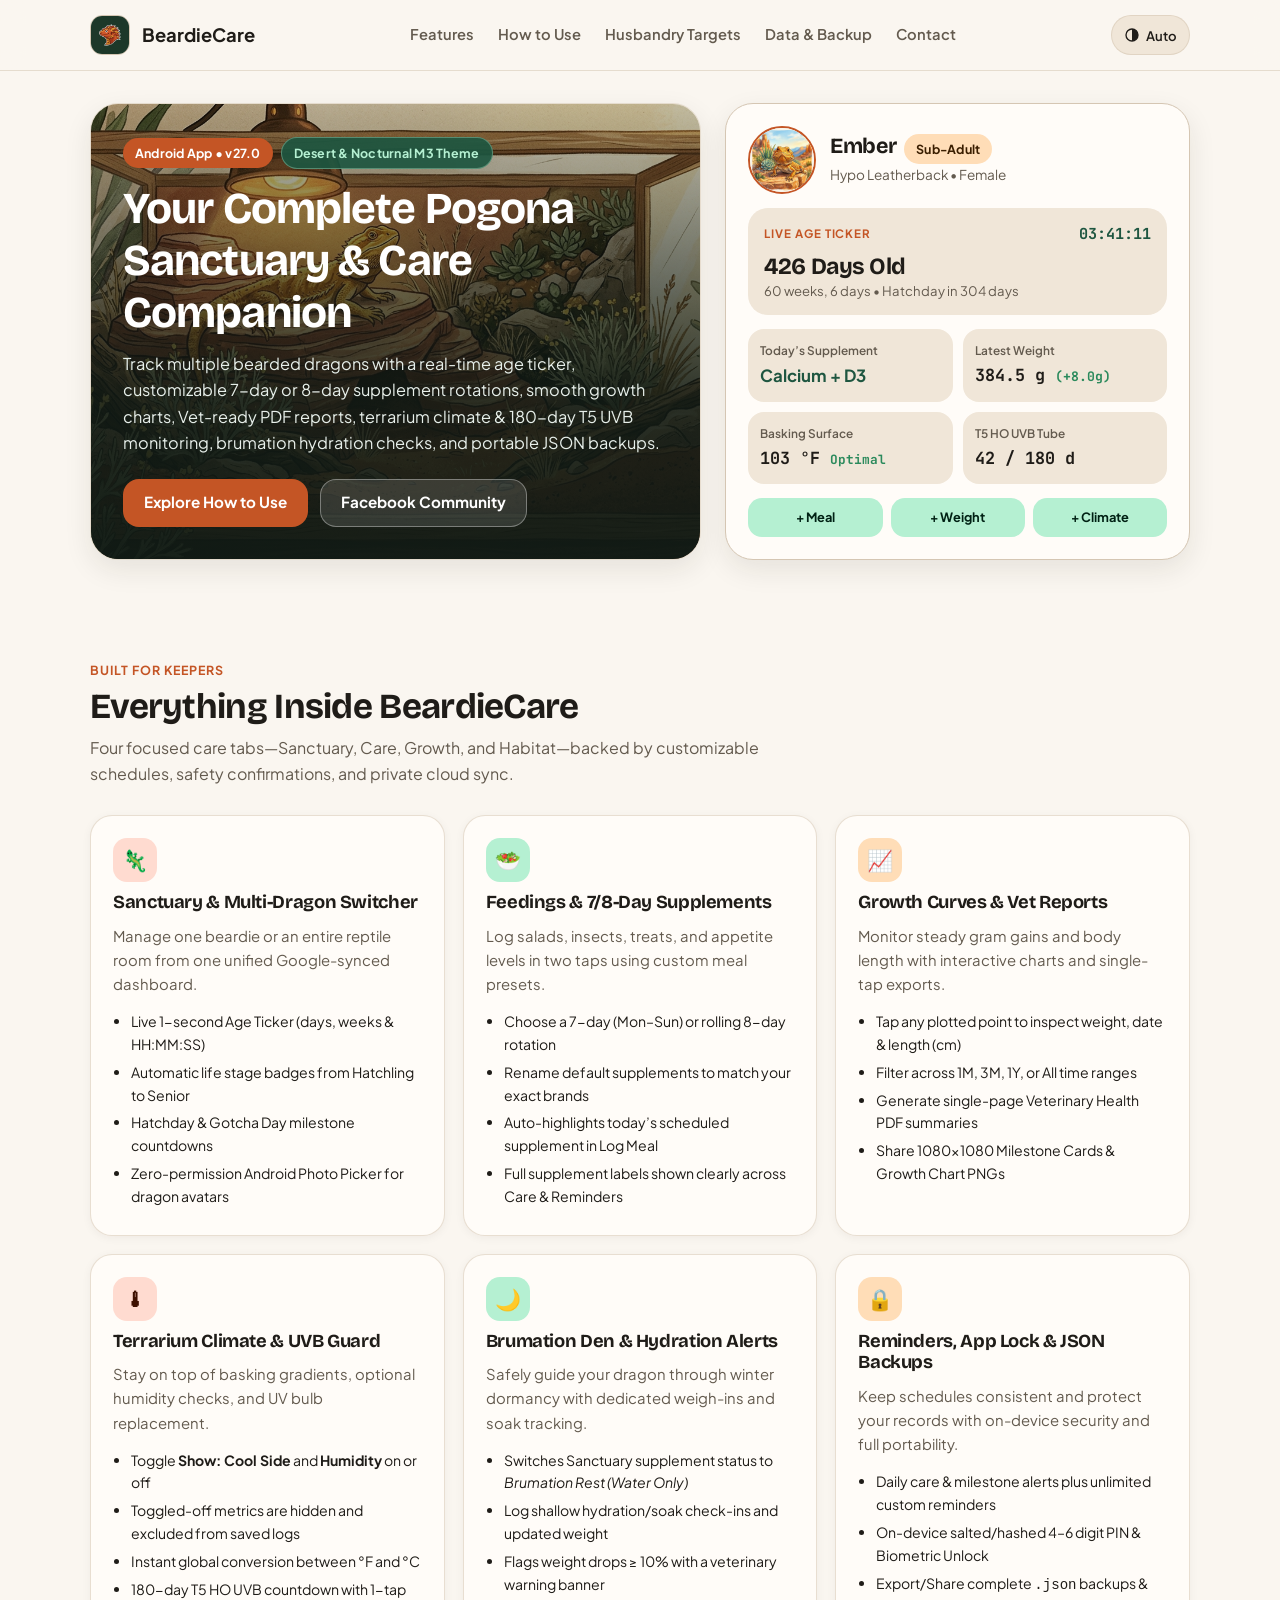
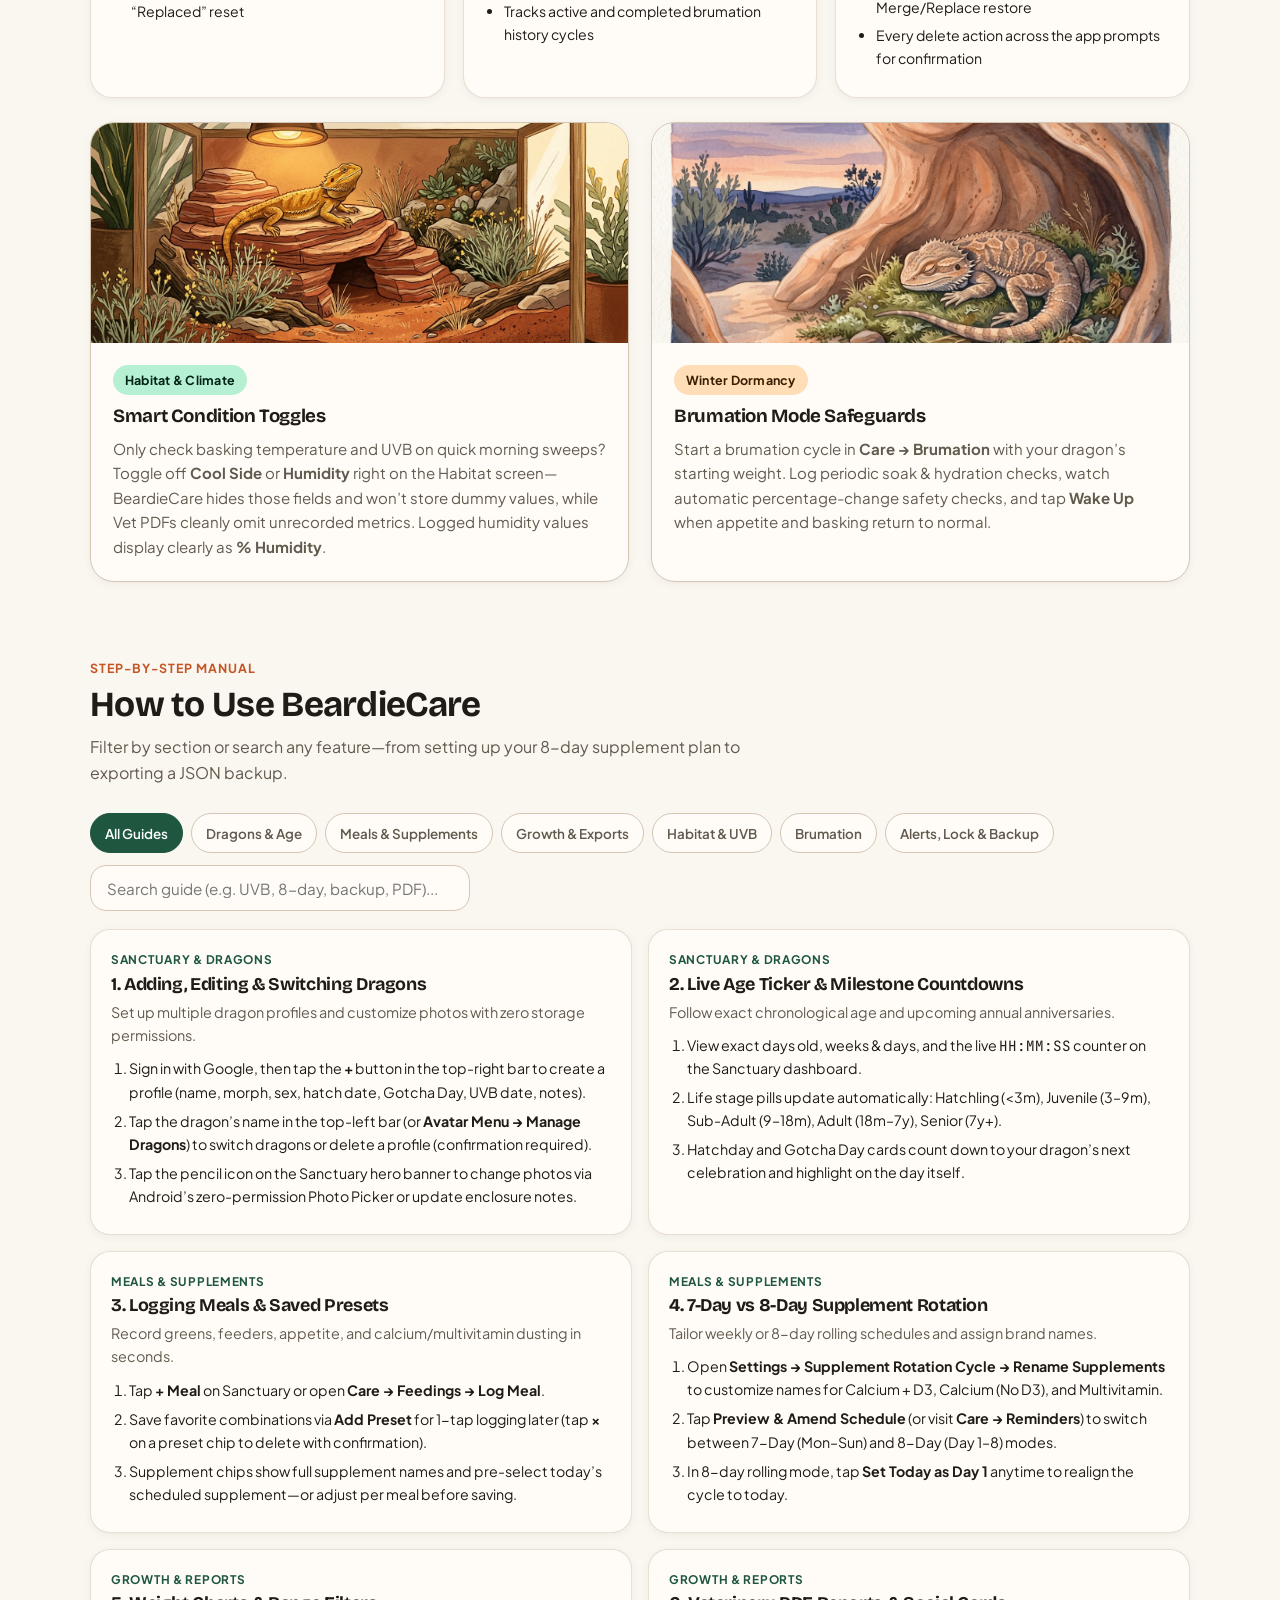
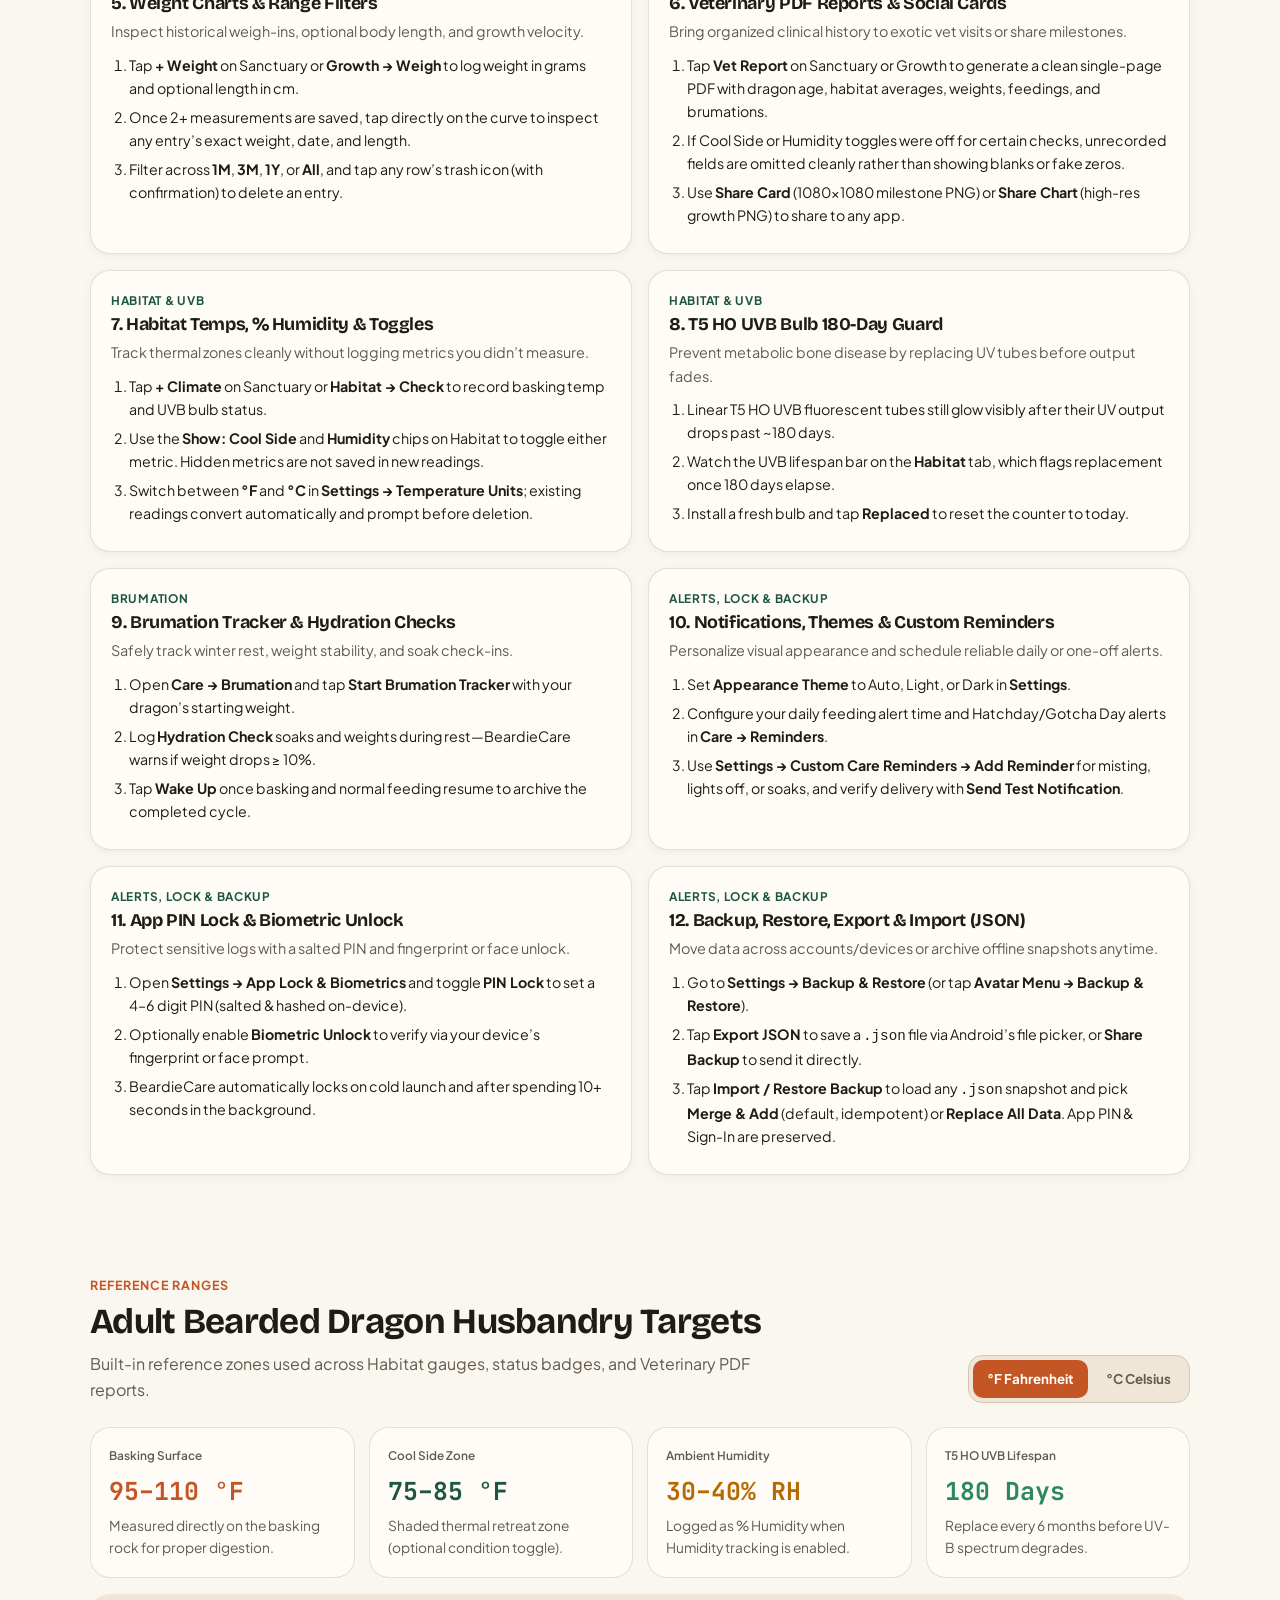
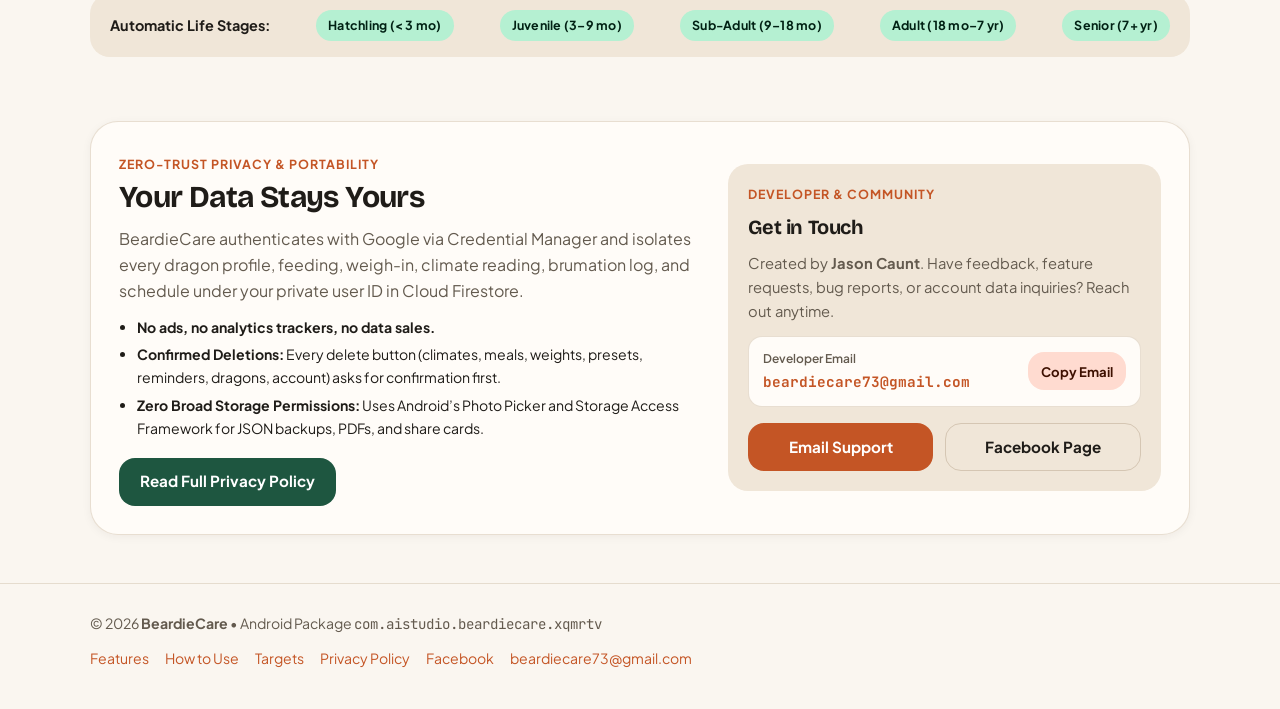
==== commit 1f8d225d: "Sync web folder from BeardieCare" ====
--- a/docs/index.html
+++ b/docs/index.html
@@ -28,13 +28,16 @@
       </nav>
 
       <div class="header-actions">
-        <div class="theme-pill-group" role="group" aria-label="Theme Mode">
-          <button type="button" class="theme-pill active" data-set-theme="auto" aria-pressed="true">Auto</button>
-          <button type="button" class="theme-pill" data-set-theme="light" aria-pressed="false">Light</button>
-          <button type="button" class="theme-pill" data-set-theme="dark" aria-pressed="false">Dark</button>
-        </div>
-        <button type="button" id="mobile-menu-btn" class="mobile-menu-btn" aria-expanded="false" aria-controls="primary-nav">
-          Menu
+        <button type="button" id="theme-toggle-btn" class="theme-toggle-btn" aria-label="Theme: Auto. Switch theme mode" title="Theme: Auto — Click to switch (Auto / Light / Dark)">
+          <span class="theme-icon" aria-hidden="true"></span>
+          <span class="theme-label">Auto</span>
+        </button>
+        <button type="button" id="mobile-menu-btn" class="mobile-menu-btn" aria-expanded="false" aria-controls="primary-nav" aria-label="Open navigation menu">
+          <span class="hamburger-icon" aria-hidden="true">
+            <span></span>
+            <span></span>
+            <span></span>
+          </span>
         </button>
       </div>
     </div>
@@ -49,7 +52,7 @@
           <div class="hero-banner-scrim" aria-hidden="true"></div>
           <div class="hero-banner-content">
             <div class="hero-badge-row">
-              <span class="pill-badge pill-terracotta">Android App &bull; v25.0</span>
+              <span class="pill-badge pill-terracotta">Android App &bull; v27.0</span>
               <span class="pill-badge pill-emerald">Desert &amp; Nocturnal M3 Theme</span>
             </div>
             <h1>Your Complete Pogona Sanctuary &amp; Care Companion</h1>
--- a/docs/styles.css
+++ b/docs/styles.css
@@ -214,46 +214,110 @@
   gap: 10px;
 }
 
-.theme-pill-group {
+.theme-toggle-btn {
   display: inline-flex;
+  align-items: center;
+  justify-content: center;
+  gap: 6px;
+  border: 1px solid var(--outline-soft);
   background: var(--surface-variant);
-  border: 1px solid var(--outline-soft);
-  border-radius: 999px;
-  padding: 3px;
-  gap: 2px;
-}
-
-.theme-pill {
-  border: none;
-  background: transparent;
-  color: var(--muted);
+  color: var(--text);
   font-family: inherit;
-  font-size: 0.78rem;
+  font-size: 0.82rem;
   font-weight: 600;
-  padding: 6px 10px;
+  padding: 0 12px;
   border-radius: 999px;
   cursor: pointer;
-  min-height: 32px;
-  transition: background-color 0.15s ease, color 0.15s ease;
-}
-
-.theme-pill.active {
-  background: var(--surface);
+  min-height: 40px;
+  transition: background-color 0.15s ease, border-color 0.15s ease, color 0.15s ease;
+}
+
+.theme-toggle-btn:hover {
+  background: var(--surface);
+  border-color: var(--outline);
   color: var(--primary);
-  box-shadow: var(--shadow-sm);
+}
+
+.theme-icon {
+  display: inline-flex;
+  align-items: center;
+  justify-content: center;
+  width: 16px;
+  height: 16px;
+  flex-shrink: 0;
+}
+
+.theme-icon svg {
+  width: 16px;
+  height: 16px;
+  display: block;
 }
 
 .mobile-menu-btn {
   display: none;
+  justify-content: center;
+  align-items: center;
   border: 1px solid var(--outline);
   background: var(--surface);
   color: var(--text);
   border-radius: 12px;
-  padding: 8px 12px;
-  font-family: inherit;
-  font-weight: 600;
+  width: 42px;
+  height: 42px;
+  padding: 0;
   cursor: pointer;
-  min-height: 40px;
+  transition: background-color 0.15s ease, border-color 0.15s ease;
+}
+
+.mobile-menu-btn:hover,
+.mobile-menu-btn[aria-expanded="true"] {
+  border-color: var(--primary);
+  color: var(--primary);
+}
+
+.hamburger-icon {
+  display: flex;
+  flex-direction: column;
+  justify-content: center;
+  align-items: center;
+  gap: 4px;
+  width: 18px;
+  height: 18px;
+  transform-origin: center;
+  transition: transform 0.28s cubic-bezier(0.22, 1, 0.36, 1);
+}
+
+.hamburger-icon span {
+  display: block;
+  width: 18px;
+  height: 2px;
+  border-radius: 999px;
+  background: currentColor;
+  transform-origin: center;
+  transition: transform 0.28s cubic-bezier(0.22, 1, 0.36, 1), opacity 0.2s ease;
+}
+
+.mobile-menu-btn[aria-expanded="true"] .hamburger-icon {
+  transform: rotate(90deg);
+}
+
+.mobile-menu-btn[aria-expanded="true"] .hamburger-icon span:nth-child(1) {
+  transform: translateY(6px) rotate(45deg);
+}
+
+.mobile-menu-btn[aria-expanded="true"] .hamburger-icon span:nth-child(2) {
+  opacity: 0;
+  transform: scaleX(0.2);
+}
+
+.mobile-menu-btn[aria-expanded="true"] .hamburger-icon span:nth-child(3) {
+  transform: translateY(-6px) rotate(-45deg);
+}
+
+@media (prefers-reduced-motion: reduce) {
+  .hamburger-icon,
+  .hamburger-icon span {
+    transition: none;
+  }
 }
 
 /* Hero Banner */
@@ -963,3 +1027,13 @@
     padding: 22px;
   }
 }
+
+@media (max-width: 440px) {
+  .theme-toggle-btn {
+    width: 40px;
+    padding: 0;
+  }
+  .theme-label {
+    display: none;
+  }
+}
